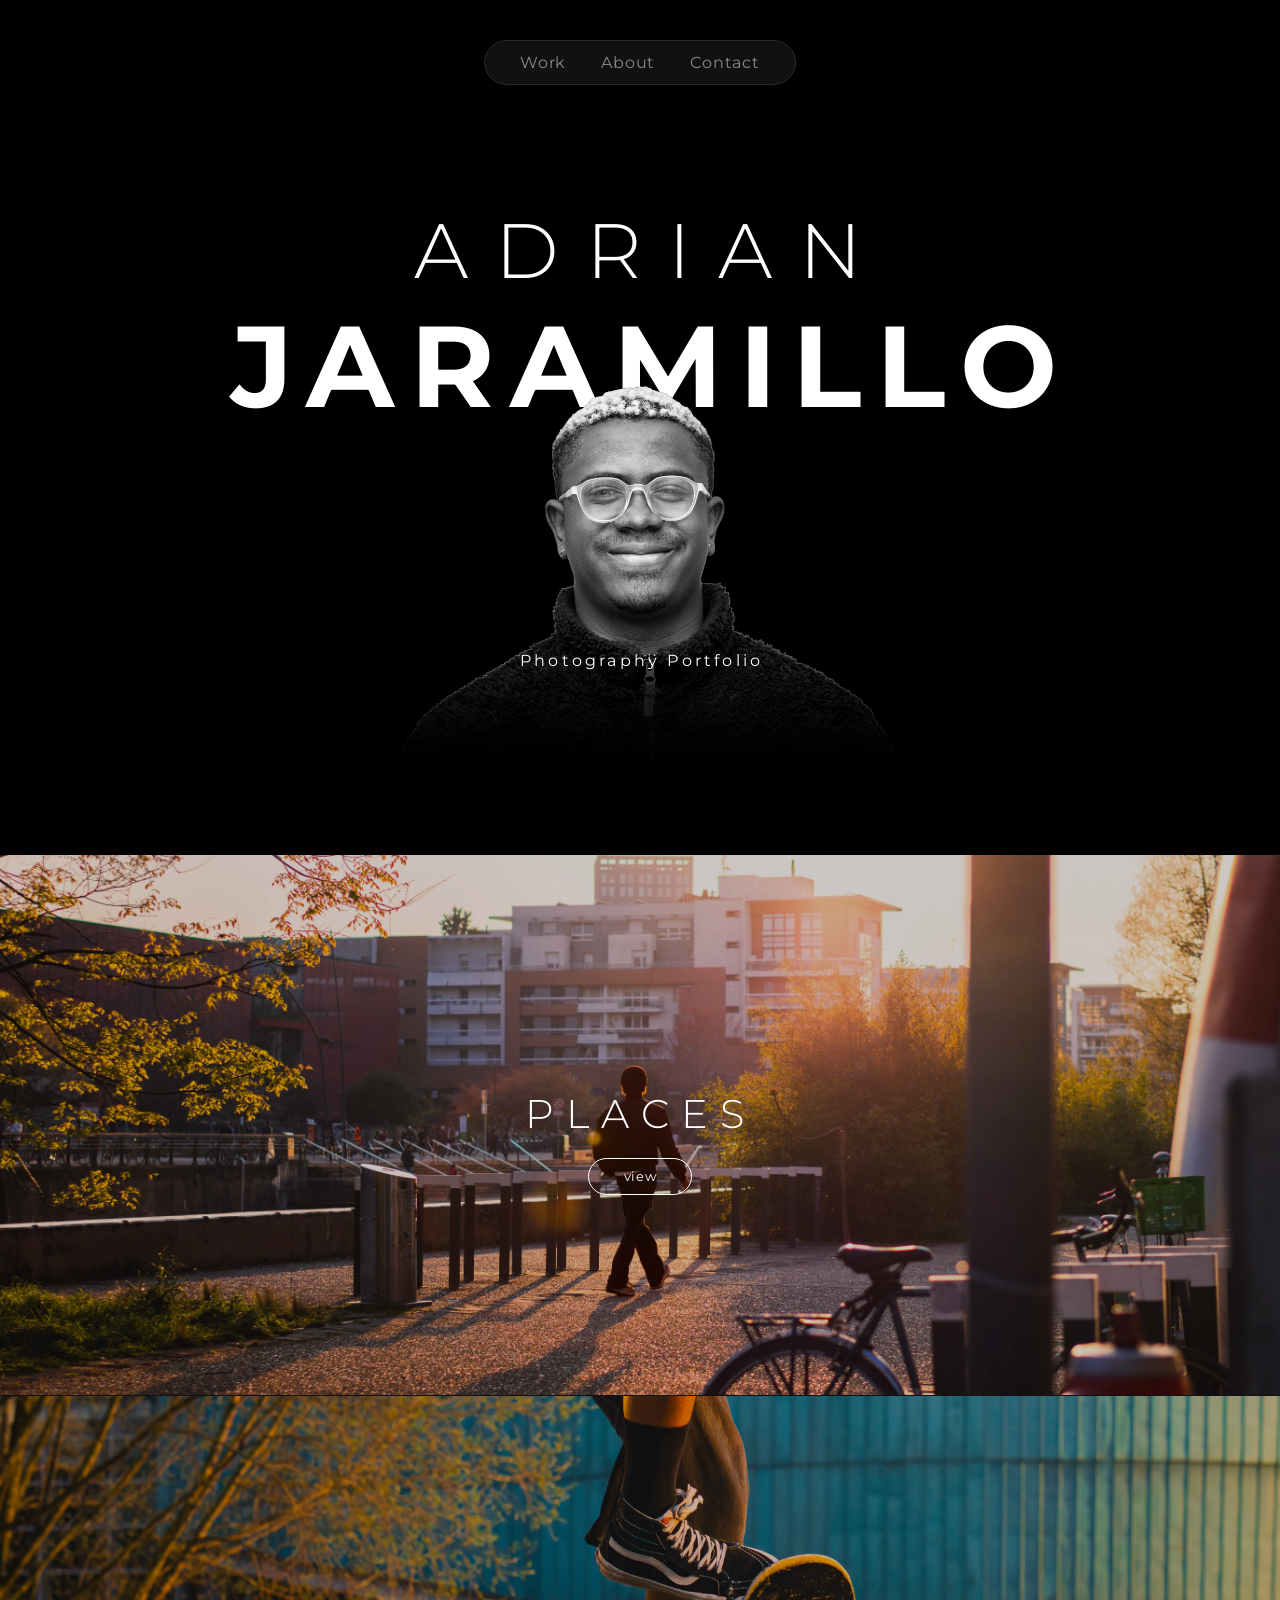
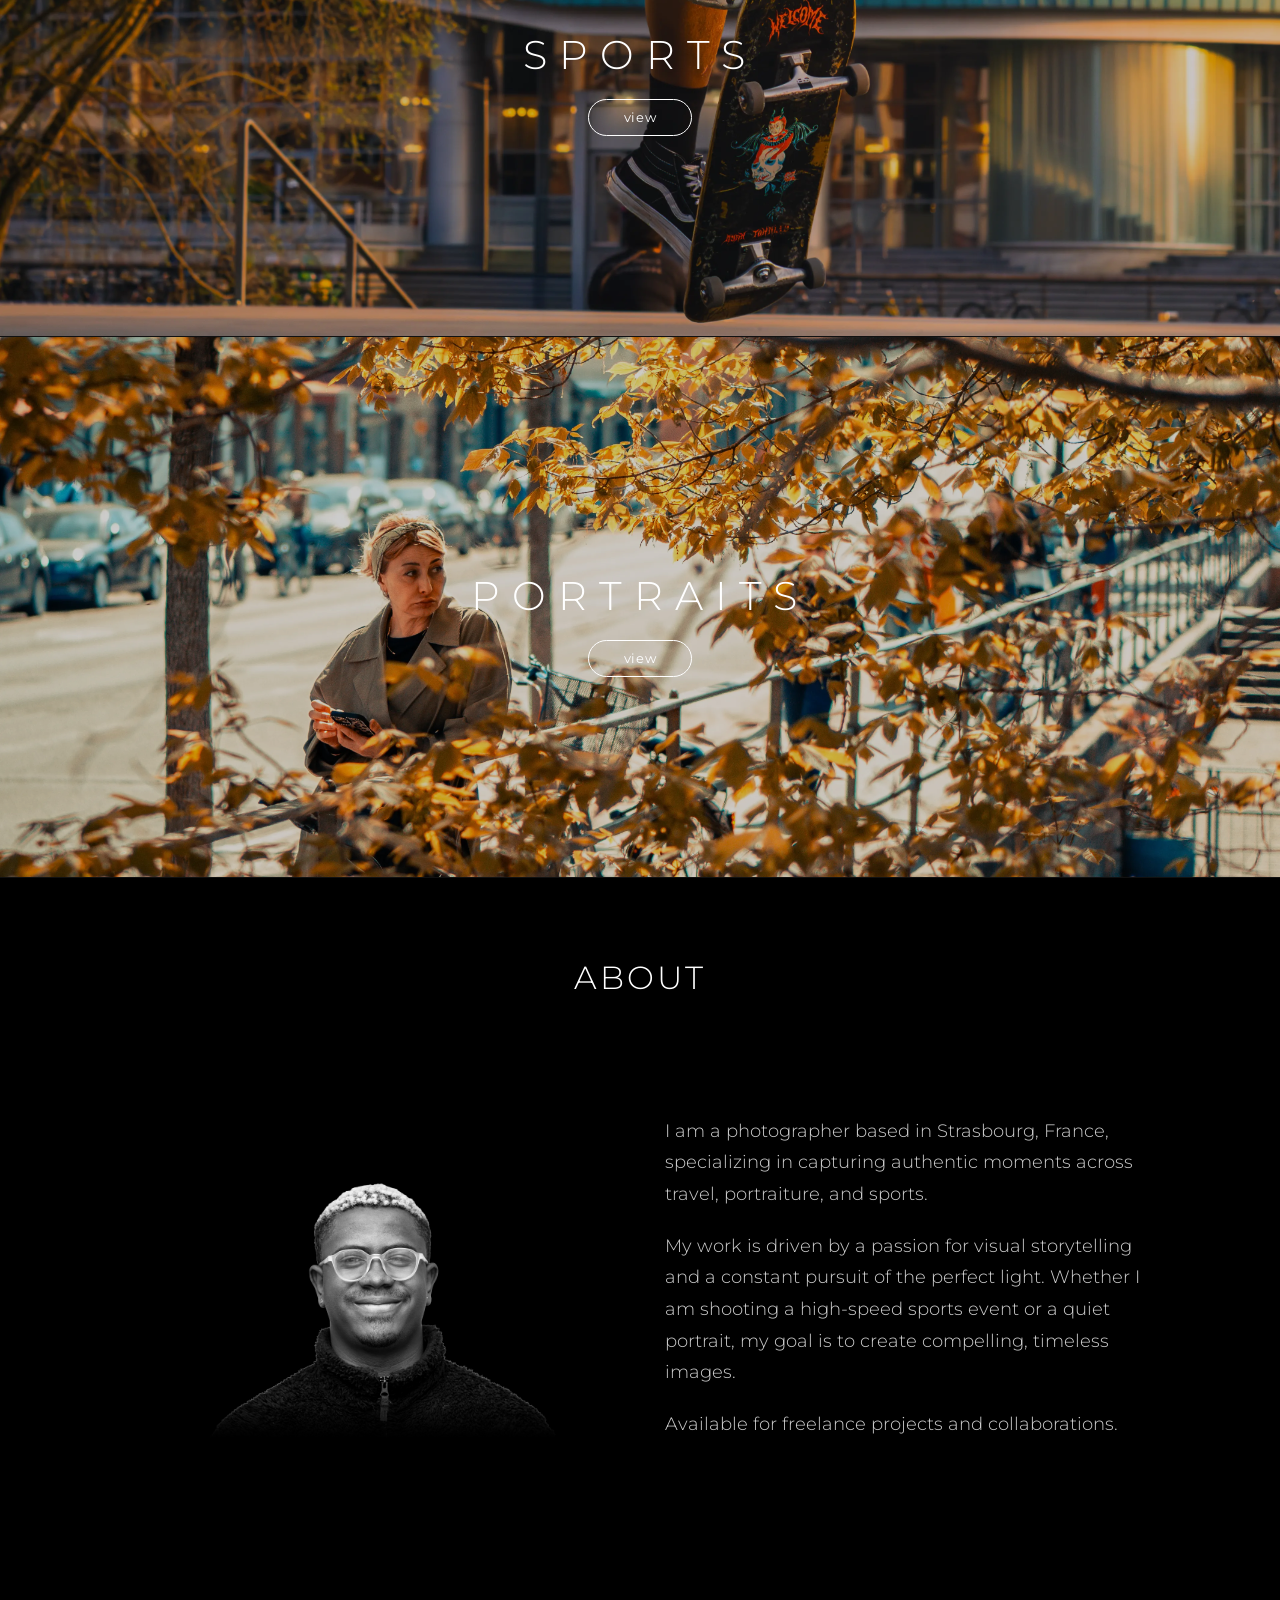
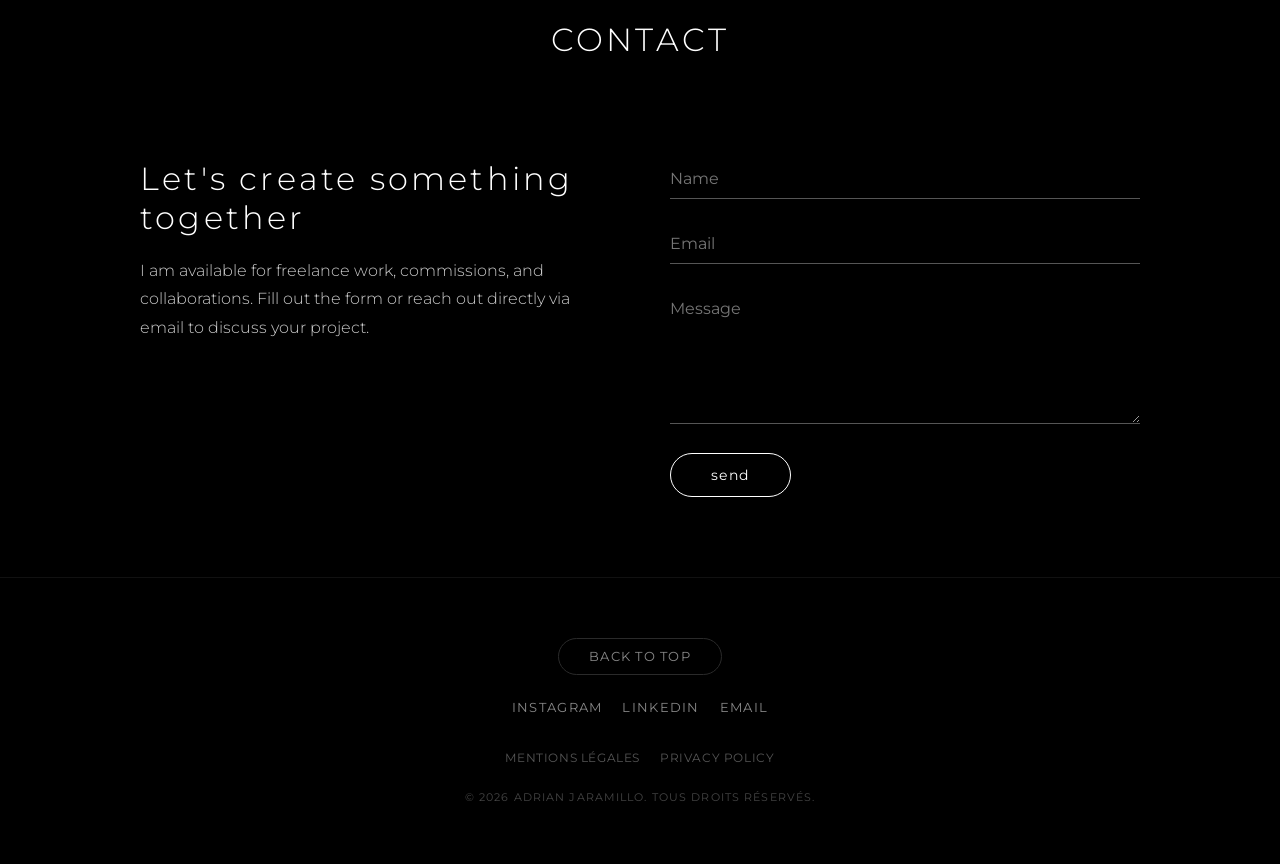
==== index.html @ 6133b3a9 "Update index.html" ====
<!DOCTYPE html>
<html lang="en">
<head>
<meta charset="UTF-8">
<meta name="viewport" content="width=device-width, initial-scale=1.0">
<title>Adrian Jaramillo | Portfolio</title>
  
<link rel="icon" type="image/png" href="favicon-white.png" media="(prefers-color-scheme: dark)">
<link rel="icon" type="image/png" href="favicon-black.png" media="(prefers-color-scheme: light)">
  
<link rel="preconnect" href="https://fonts.googleapis.com">
<link rel="preconnect" href="https://fonts.gstatic.com" crossorigin>
<link href="https://fonts.googleapis.com/css2?family=Montserrat:wght@400;600;700&display=swap" rel="stylesheet">
  
<meta property="og:type" content="website">
<meta property="og:url" content="https://adrianjaramillo.com/">
<meta property="og:title" content="Adrian Jaramillo | Photography Portfolio">
<meta property="og:description" content="Photographer based in Strasbourg, specializing in travel, portraiture, and sports photography.">
<meta property="og:image" content="https://adrianjaramillo.com/images/hero-portrait.webp">

<meta name="twitter:card" content="summary_large_image">
<meta name="twitter:title" content="Adrian Jaramillo | Photography Portfolio">
<meta name="twitter:description" content="Photographer based in Strasbourg, specializing in travel, portraiture, and sports photography.">
<meta name="twitter:image" content="https://adrianjaramillo.com/images/hero-portrait.webp">
  
<link rel="stylesheet" href="styles.css">
</head>
<body>

  <nav class="site-nav">
    <a href="#places">Work</a>
    <a href="#about">About</a>
    <a href="#contact">Contact</a>
  </nav>

<header class="hero-header" id="home">
    <h1>
    <span class="first-name">ADRIAN</span><br>
    <span class="last-name">JARAMILLO</span>
    </h1>
    <p>Photography Portfolio</p>

    <img src="images/hero-portrait.webp" alt="Adrian Jaramillo" class="hero-portrait">
  </header>

  <main>
    <section class="portfolio-section" id="places" style="background-image: url('images/places-images/Background.webp');">
      <h2>PLACES</h2>
      <a href="places.html" class="view-button">view</a>
    </section>

    <section class="portfolio-section" id="sports" style="background-image: url('images/sports-images/Background.webp');">
      <h2>SPORTS</h2>
      <a href="sports.html" class="view-button">view</a>
    </section>

    <section class="portfolio-section" id="portrait" style="background-image: url('images/portraits-images/Background.webp');">
      <h2>PORTRAITS</h2>
      <a href="portraits.html" class="view-button">view</a>
    </section>

   <!-- <section class="portfolio-section" id="food" style="background-image: url('images/food-images/Background.webp');">
      <h2>FOOD</h2>
      <a href="food.html" class="view-button">view</a>
    </section> -->

    <section id="about" class="gallery-page">
      <header class="gallery-header">
        <h2>ABOUT</h2>
      </header>
      <div class="about-container">
        <div class="about-image">
          <img src="images/hero-portrait.webp" alt="Adrian Jaramillo">
        </div>
        <div class="about-text">
          <p>I am a photographer based in Strasbourg, France, specializing in capturing authentic moments across travel, portraiture, and sports.</p>
          <p>My work is driven by a passion for visual storytelling and a constant pursuit of the perfect light. Whether I am shooting a high-speed sports event or a quiet portrait, my goal is to create compelling, timeless images.</p>
          <p>Available for freelance projects and collaborations.</p>
        </div>
      </div>
    </section>

    <section id="contact" class="gallery-page">
      <header class="gallery-header">
        <h2>CONTACT</h2>
      </header>
      <div class="contact-container">
        <div class="contact-info">
          <h2>Let's create something together</h2>
          <p>I am available for freelance work, commissions, and collaborations. Fill out the form or reach out directly via email to discuss your project.</p>
        </div>

        <div class="contact-form-wrapper">
          <form action="https://formspree.io/f/mqegrayq" method="POST" class="contact-form">
            <div class="input-group">
              <input type="text" id="name" name="name" placeholder="Name" required>
            </div>
            <div class="input-group">
              <input type="email" id="email" name="email" placeholder="Email" required>
            </div>
            <div class="input-group">
              <textarea id="message" name="message" placeholder="Message" rows="6" required></textarea>
            </div>
            <button type="submit" class="submit-button">Send</button>
          </form>
        </div>
      </div>
    </section>

  </main>

<footer class="site-footer">
    <div class="footer-content">
      <a href="#" class="back-to-top">Back to Top</a>
      
      <div class="footer-socials">
        <a href="https://www.instagram.com/by.adrianj/" target="_blank" rel="noopener noreferrer">Instagram</a>
        <a href="https://www.linkedin.com/in/adjaramillo" target="_blank" rel="noopener noreferrer">LinkedIn</a>
        <a href="mailto:adrianjara.photo@gmail.com">Email</a>
      </div>

      <div class="legal-links">
        <a href="mentions-legales.html">Mentions Légales</a>
        <a href="privacy.html">Privacy Policy</a>
      </div>

      <p>&copy; 2026 Adrian Jaramillo. Tous Droits Réservés.</p>
    </div>
  </footer>

</body>
</html>
---- styles.css ----
/* =========================================
   1. GLOBAL & BASE STYLES
   ========================================= */
body, html {
  margin: 0;
  padding: 0;
  font-family: 'Montserrat', sans-serif;
  color: #fff;
  background-color: #000;
  scroll-behavior: smooth;
}

/* =========================================
   2. NAVIGATION & FLOATING ELEMENTS
   ========================================= */
.site-nav {
  position: absolute;
  top: 40px; 
  left: 50%;
  transform: translateX(-50%); 
  z-index: 100; 
  margin: 0; 
  background-color: #111111;
  border: 1px solid #2a2a2a;
  border-radius: 50px;
  padding: 12px 35px;
  display: flex;
  justify-content: center;
  align-items: center;
  gap: 35px;
  width: fit-content;
}

.site-nav a {
  color: #888888;
  text-decoration: none;
  font-size: 1rem;
  letter-spacing: 0.05em;
  transition: color 0.3s ease;
}

.site-nav a:hover {
  color: #ffffff;
}

/* =========================================
   3. SHARED COMPONENTS
   ========================================= */
.view-button {
  border: 1px solid #fff;
  border-radius: 50px;
  padding: 10px 35px;
  color: #fff;
  text-decoration: none;
  font-size: 0.8rem;
  text-transform: lowercase;
  letter-spacing: 0.05em;
  transition: background-color 0.3s ease, color 0.3s ease;
}

.view-button:hover {
  background-color: #fff;
  color: #000;
}

/* =========================================
   4. INDEX PAGE: HERO SECTION
   ========================================= */
.hero-header {
  position: relative;
  overflow: hidden; 
  height: 95vh; 
  width: 100%;
  display: flex;
  flex-direction: column;
  justify-content: center;
  align-items: center;
  background: linear-gradient(to bottom, black, black);
  color: #fff;
}

.hero-portrait {
  position: absolute;
  bottom: 90px; 
  left: 50%;
  transform: translateX(-50%); 
  height: 55vh; 
  max-height: 600px;
  width: auto;
  z-index: 5; 
  pointer-events: none; 
  -webkit-mask-image: linear-gradient(to bottom, black 78%, transparent 100%);
  mask-image: linear-gradient(to bottom, black 78%, transparent 100%);
}

.hero-header p {
  margin-top: 200px; 
  margin-bottom: 20px;
  margin-right: -0.2em; 
  letter-spacing: 0.2em;
  font-size: 1rem;
  z-index: 7;
  text-align: center;
}

.hero-header h1 {
  font-weight: 300;
  letter-spacing: 0.2em;
  margin-right: -0.3em;
  margin-top: 40px; 
  margin-bottom: 15px;
  font-size: clamp(2.5rem, 6vw, 5rem); 
  text-transform: uppercase;
  text-align: center; 
  line-height: 1.2; 
  z-index: 3;
}

.first-name {
  font-size: 1em; 
  letter-spacing: 0.35em;
  font-weight: 300; 
}

.last-name {
  font-weight: 700; 
  font-size: 1.5em;
}

/* =========================================
   5. INDEX PAGE: PORTFOLIO SECTIONS
   ========================================= */
.portfolio-section {
  height: 60vh;
  min-height: 400px;
  display: flex;
  flex-direction: column;
  justify-content: center;
  align-items: center;
  background-size: cover;
  background-position: center;
  background-color: rgba(0, 0, 0, 0.2); 
  background-blend-mode: overlay;
  border-bottom: 1px solid #111;
}

.portfolio-section h2 {
  font-weight: 300;
  letter-spacing: 0.3em;
  font-size: clamp(1.5rem, 5vw, 2.5rem);
  margin-bottom: 20px;
  text-transform: uppercase;
}

/* =========================================
   6. GALLERY PAGES (PLACES, SPORTS, ETC.)
   ========================================= */
.gallery-page {
  padding-top: 80px; 
}

.gallery-header {
  padding-top: 90px; 
  padding-bottom: 40px; 
  text-align: center;
  margin-bottom: 40px;
}

.gallery-header h1 {
  font-weight: 300;
  letter-spacing: 0.3em;
  font-size: 2rem;
}

.bento-grid {
  display: grid;
  grid-template-columns: repeat(4, 1fr);
  gap: 45px;
  padding: 0 20px 60px 20px;
  max-width: 1600px;
  margin: 0 auto;
  grid-auto-flow: dense; 
}

.grid-item {
  background-color: transparent; 
  overflow: hidden; 
  width: 100%;
  height: 100%;
}

.grid-item img {
  width: 100%;
  height: 100%;
  object-fit: cover; 
  display: block;
  transition: transform 0.4s ease;
}

.grid-item:hover img {
  transform: scale(1.03); 
}

.grid-item.span-wide {
  grid-column: span 2;
}

.overlay {
  display: none; 
  position: fixed;
  z-index: 1000;
  left: 0;
  top: 0;
  width: 100%;
  height: 100%;
  background-color: rgba(0, 0, 0, 0.85); 
}

.overlay-content {
  position: absolute;
  top: 50%;
  left: 50%;
  transform: translate(-50%, -50%);
  display: block;
  max-width: 90vw; 
  max-height: 85vh; 
  margin: 0; 
  object-fit: contain; 
}

.close-button {
  position: absolute;
  top: 40px; 
  right: 40px; 
  width: 45px;
  height: 45px;
  background-color: #111111;
  border: 1px solid #2a2a2a;
  border-radius: 50%;
  color: #888888;
  display: flex;
  justify-content: center;
  align-items: center;
  font-size: 2rem; 
  font-weight: 300;
  cursor: pointer;
  transition: color 0.3s ease, border-color 0.3s ease;
  z-index: 1001; 
  line-height: 0; 
}

.close-button:hover {
  color: #ffffff;
  border-color: #555555;
}

/* =========================================
   7. ABOUT PAGE
   ========================================= */
.about-container {
  max-width: 1000px;
  margin: 0 auto 80px auto;
  padding: 0 20px;
  display: grid;
  grid-template-columns: 1fr 1fr;
  gap: 50px;
  align-items: center;
}

.about-image img {
  width: 100%;
  height: auto;
  display: block;
  object-fit: cover;
  -webkit-mask-image: linear-gradient(to bottom, black 85%, transparent 95%);
  mask-image: linear-gradient(to bottom, black 85%, transparent 95%);
}

.about-text {
  font-weight: 300;
  line-height: 1.8;
  font-size: 1.1rem;
  color: #ccc;
}

.about-text p {
  margin-bottom: 20px;
}

/* =========================================
   8. CONTACT PAGE
   ========================================= */
.contact-container {
  max-width: 1000px;
  margin: 0 auto 80px auto;
  padding: 0 20px;
  display: grid;
  grid-template-columns: 1fr 1fr;
  gap: 60px;
}

.contact-info h2 {
  font-weight: 300;
  letter-spacing: 0.1em;
  margin-top: 0;
  margin-bottom: 20px;
  font-size: 2rem;
}

.contact-info p {
  font-weight: 300;
  line-height: 1.8;
  color: #ccc;
  margin-bottom: 25px;
}

.contact-details p {
  margin-bottom: 10px;
  color: #fff;
}

.contact-form {
  display: flex;
  flex-direction: column;
  gap: 25px;
}

.contact-form input,
.contact-form textarea {
  width: 100%;
  background: transparent;
  border: none;
  border-bottom: 1px solid #555;
  color: #fff;
  font-family: 'Montserrat', sans-serif;
  font-size: 1rem;
  padding: 10px 0;
  transition: border-color 0.3s ease;
  box-sizing: border-box;
}

.contact-form input:focus,
.contact-form textarea:focus {
  outline: none;
  border-bottom-color: #fff;
}

.contact-form textarea {
  resize: vertical;
}

.submit-button {
  background: transparent;
  border: 1px solid #fff;
  border-radius: 50px;
  color: #fff;
  padding: 12px 40px;
  font-size: 0.9rem;
  font-family: 'Montserrat', sans-serif;
  text-transform: lowercase;
  letter-spacing: 0.1em;
  cursor: pointer;
  align-self: flex-start;
  transition: background-color 0.3s ease, color 0.3s ease;
}

.submit-button:hover {
  background-color: #fff;
  color: #000;
}

/* =========================================
   8.5 LEGAL PAGES
   ========================================= */

.gallery-header h2 {
  font-weight: 300;
  letter-spacing: 0.1em;
  margin-top: 0;
  margin-bottom: 20px;
  font-size: 2rem;
}

.legal-container {
  max-width: 800px;
  margin: 0 auto 80px auto;
  padding: 0 20px;
  color: #ccc;
  font-weight: 300;
  line-height: 1.8;
}

.legal-section {
  margin-bottom: 40px;
}

.legal-section h2 {
  color: #fff;
  font-size: 1.2rem;
  letter-spacing: 0.1em;
  margin-bottom: 15px;
  font-weight: 400;
  text-transform: uppercase;
  border-bottom: 1px solid #222;
  padding-bottom: 10px;
}

.legal-section p {
  margin: 5px 0;
  font-size: 0.95rem;
}

.fr-text {
  font-style: italic;
  color: #aaaaaa; 
}

/* =========================================
   8.6 HOMEPAGE SECTION OVERRIDES
   ========================================= */
#about, 
#contact {
  padding-top: 80px; 
}

#about .gallery-header, 
#contact .gallery-header {
  padding-top: 0; 
}

/* =========================================
   9. FOOTER
   ========================================= */
.site-footer {
  background-color: #000;
  padding: 60px 20px;
  border-top: 1px solid #111;
}

.footer-content {
  display: flex;
  flex-direction: column;
  align-items: center;
  gap: 25px;
}

.back-to-top {
  border: 1px solid #2a2a2a;
  border-radius: 50px;
  padding: 10px 30px;
  color: #888888;
  text-decoration: none;
  font-size: 0.8rem;
  text-transform: uppercase;
  letter-spacing: 0.1em;
  transition: color 0.3s ease, border-color 0.3s ease;
}

.back-to-top:hover {
  color: #ffffff;
  border-color: #555555;
}

.legal-links {
  display: flex;
  gap: 20px;
}

.legal-links a {
  color: #555555;
  text-decoration: none;
  font-size: 0.75rem;
  text-transform: uppercase;
  letter-spacing: 0.05em;
  transition: color 0.3s ease;
}

.legal-links a:hover {
  color: #aaaaaa;
}

.footer-content p {
  margin: 0;
  font-size: 0.7rem;
  letter-spacing: 0.1em;
  text-transform: uppercase;
  color: #444444;
}

.footer-socials {
  display: flex;
  gap: 20px;
  margin-bottom: 10px;
}

.footer-socials a {
  color: #888888;
  text-decoration: none;
  font-size: 0.8rem;
  text-transform: uppercase;
  letter-spacing: 0.1em;
  transition: color 0.3s ease;
}

.footer-socials a:hover {
  color: #ffffff;
}

/* =========================================
   10. RESPONSIVE MEDIA QUERIES
   ========================================= */
@media (max-width: 1024px) {
  .bento-grid {
    grid-template-columns: repeat(2, 1fr);
  }
}

@media (max-width: 768px) {
  .about-container {
    grid-template-columns: 1fr;
    text-align: center;
  }
  .contact-container {
    grid-template-columns: 1fr;
    gap: 40px;
  }
}

@media (max-width: 600px) {
  .bento-grid {
    grid-template-columns: 1fr;
  }
  .grid-item.span-wide {
    grid-column: span 1; 
  }
}

/* =========================================
   11. MOBILE OVERRIDES (MAX-WIDTH: 600PX)
   ========================================= */
@media (max-width: 600px) {
  
  .site-nav {
    top: 20px;
    padding: 8px 20px;
    gap: 15px;
  }

  .site-nav a {
    font-size: 0.75rem;
  }

   .hero-header p {
    margin-top: 280px; /* Increased negative margin to pull the text block higher */
    font-size: 0.8rem;
    margin-bottom: 10px;
  }

  .hero-header h1 {
    font-size: 2.2rem; 
    letter-spacing: 0.15em;
  }

  .last-name {
    font-size: 1.2em; 
  }

  .hero-portrait {
    height: 55vh; 
    bottom: 170px; 
  }

  .gallery-header {
    padding-top: 100px;
  }

  .gallery-header h1 {
    font-size: 1.5rem;
    letter-spacing: 0.15em;
    margin-bottom: 5px;
  }

  .gallery-header .fr-text {
    font-size: 0.9rem;
    margin-top: 0;
  }
  
  .site-footer {
    padding: 40px 20px; 
  }

  .legal-links {
    justify-content: center;
    gap: 15px; 
  }

  .legal-links a {
    font-size: 0.65rem; 
  }

  .legal-container {
    padding: 0 15px; 
  }

  .legal-section h2 {
    font-size: 0.85rem; 
    letter-spacing: 0.05em;
    line-height: 1.4;
    padding-bottom: 8px;
    margin-bottom: 12px;
  }
  
  .legal-section p {
    font-size: 0.8rem; 
    line-height: 1.6;
  }

  .legal-section .fr-text {
    font-size: 0.75rem; 
    line-height: 1.6;
  }

  .footer-content p {
    text-align: center; 
    font-size: 0.6rem;
    line-height: 1.6;
    max-width: 280px; 
    margin: 0 auto;
  }

  .portfolio-section {
    height: 33.3vh;
    min-height: 220px; 
  }

  .portfolio-section h2 {
    font-size: 1.2rem; 
    margin-bottom: 10px;
  }

  .portfolio-section .view-button {
    padding: 6px 20px;
    font-size: 0.7rem;
  }

  .close-button {
    top: 20px;
    right: 20px;
    width: 40px; 
    height: 40px;
    font-size: 1.8rem;
  }

  /* Section Spacing Overrides for Homepage Stack */
  #about, 
  #contact {
    padding-top: 40px; 
  }

  #about .gallery-header, 
  #contact .gallery-header {
    padding-top: 20px; 
    padding-bottom: 0; 
    margin-bottom: 15px; 
  }

   #about {
      margin-bottom: 20px;
   }
   
  .about-container {
    margin-bottom: 40px; 
    gap: 20px; 
  }

  .contact-container {
    margin-bottom: 40px; 
    gap: 30px; 
  }
}
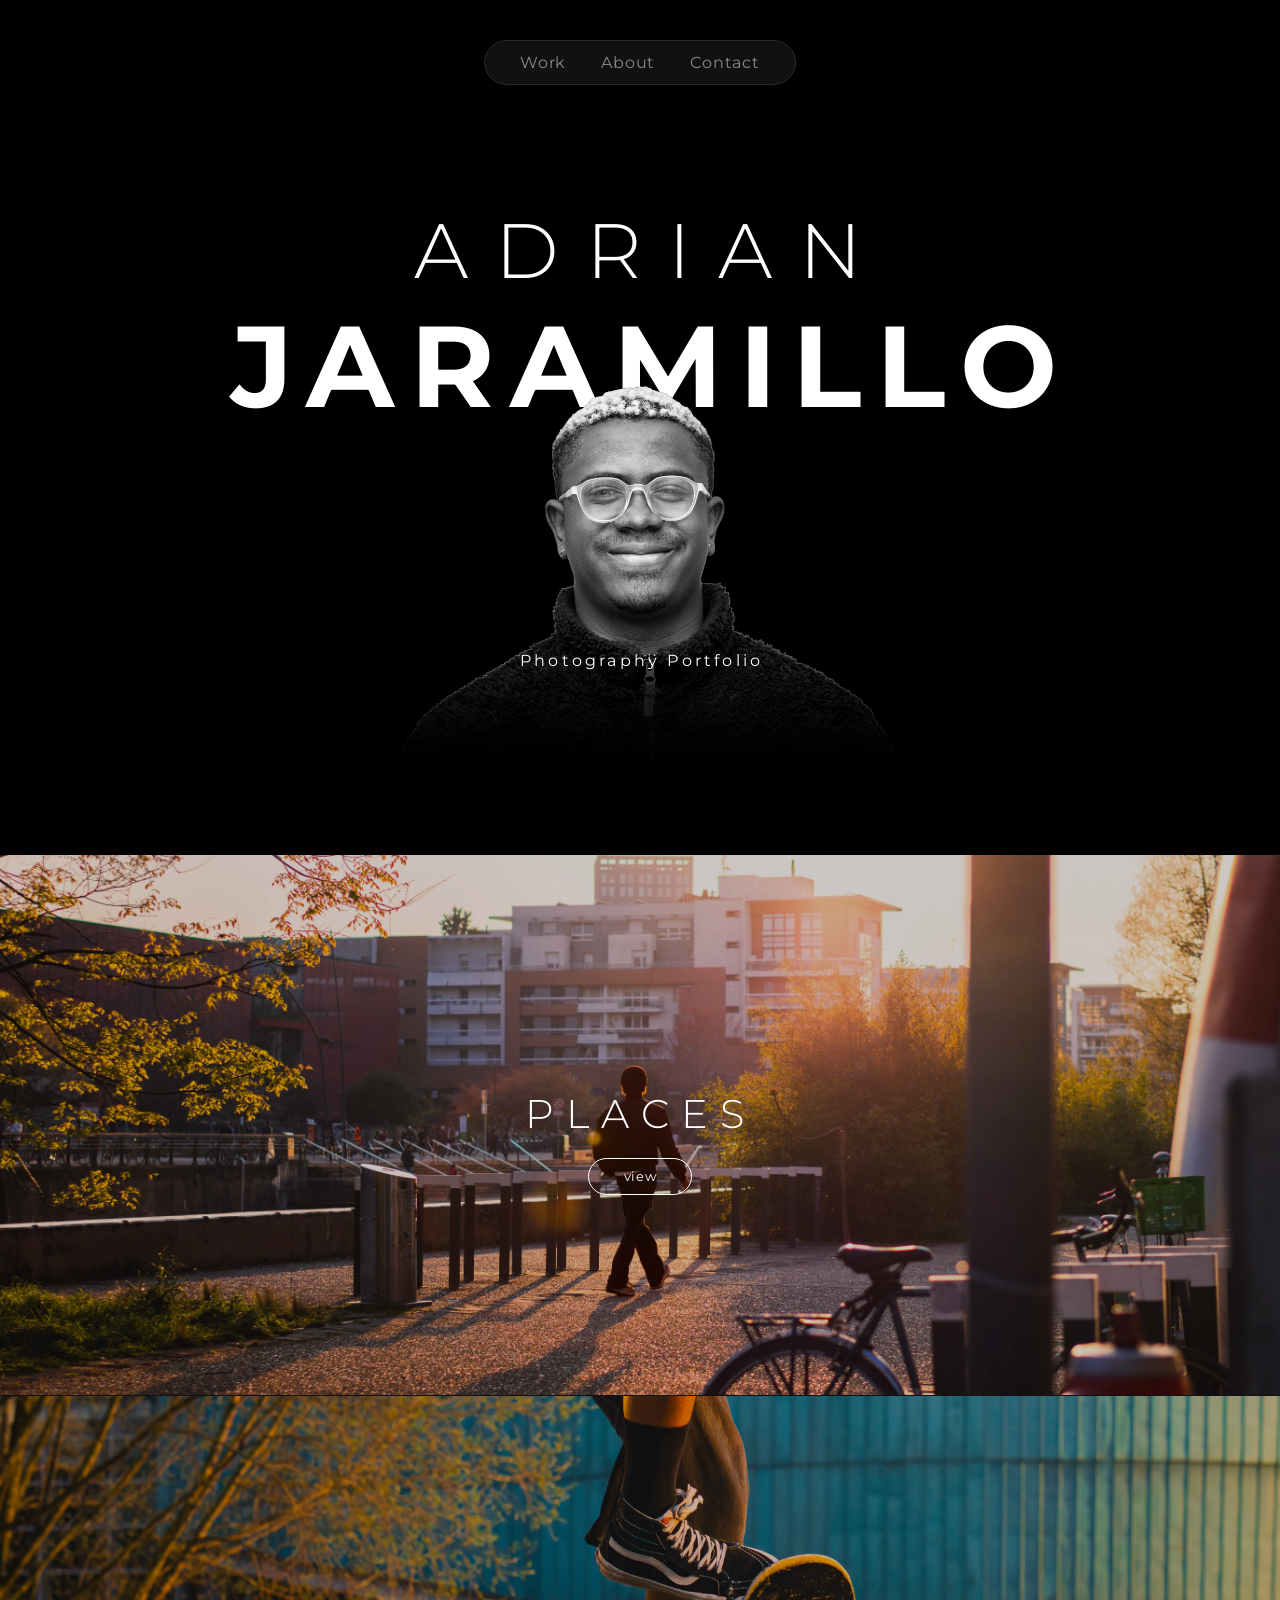
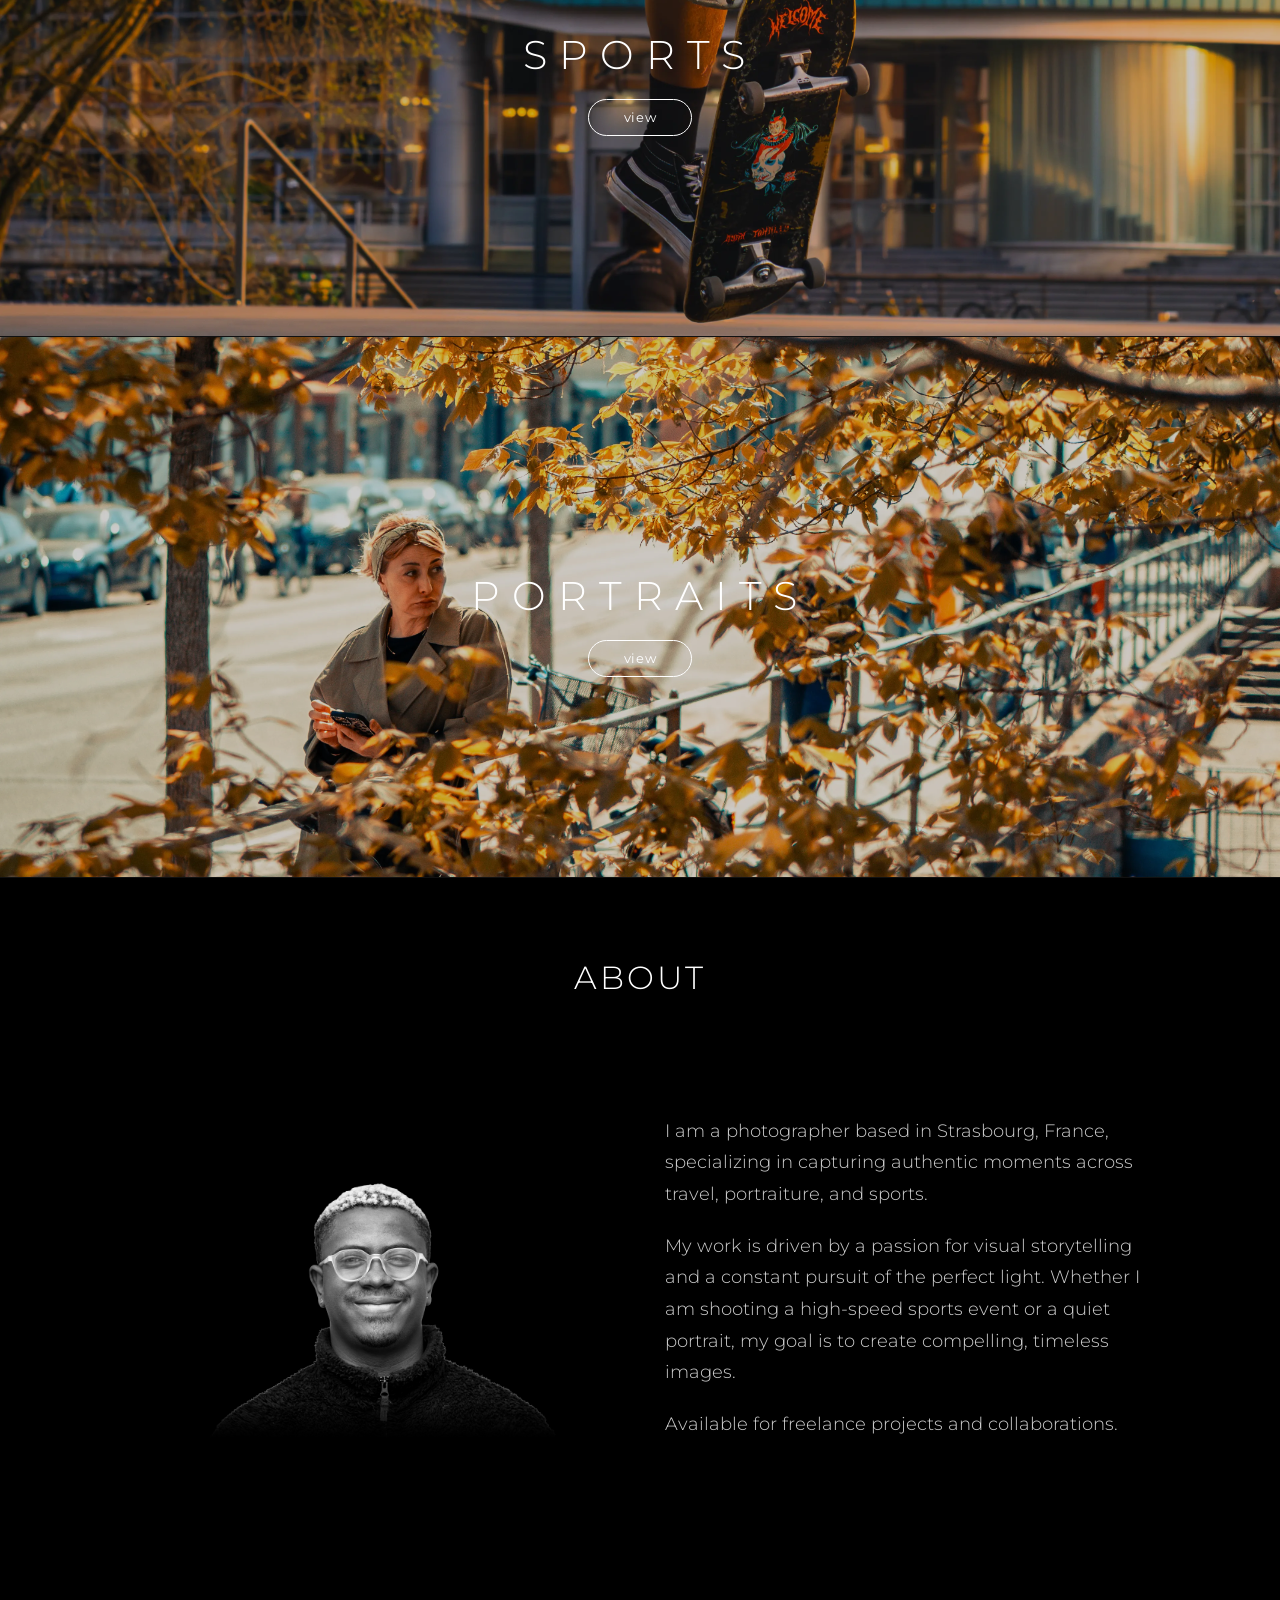
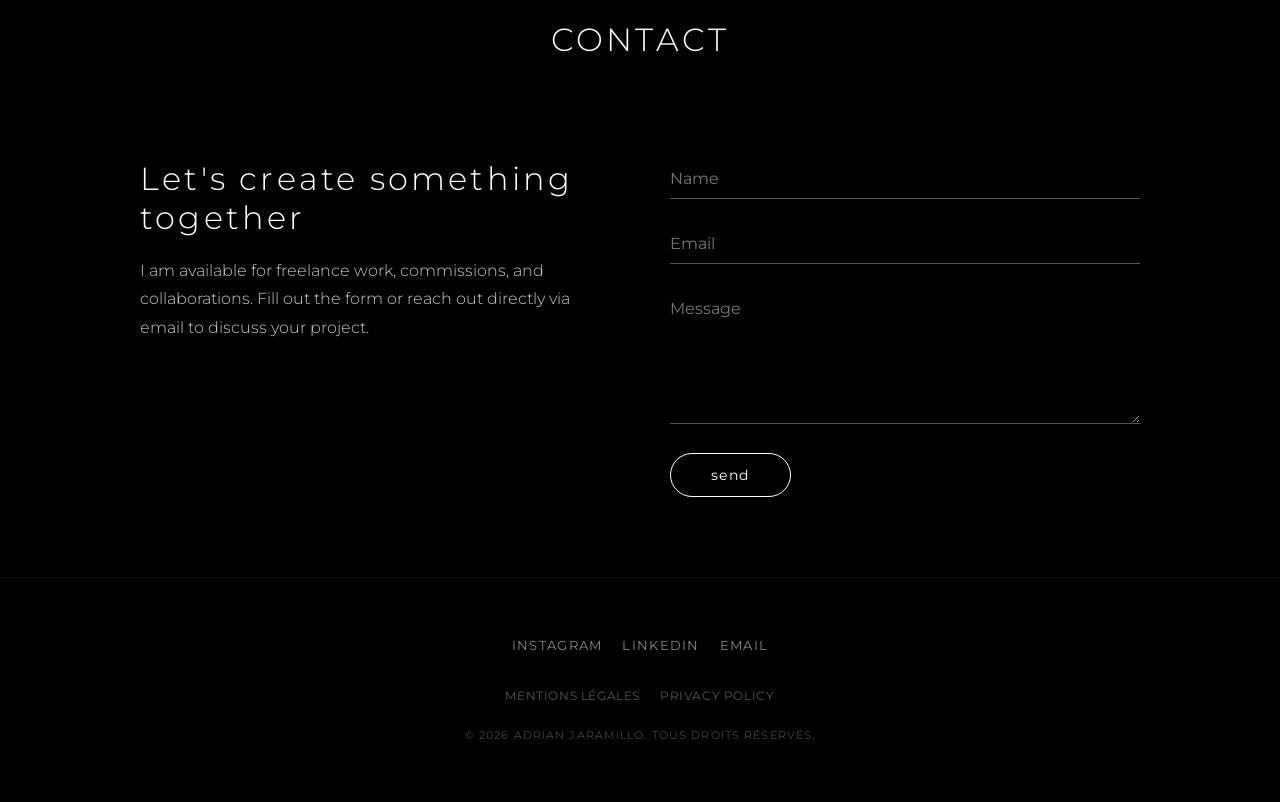
==== commit 4d6bf537: "Update index.html" ====
--- a/index.html
+++ b/index.html
@@ -111,7 +111,6 @@
 
 <footer class="site-footer">
     <div class="footer-content">
-      <a href="#" class="back-to-top">Back to Top</a>
       
       <div class="footer-socials">
         <a href="https://www.instagram.com/by.adrianj/" target="_blank" rel="noopener noreferrer">Instagram</a>
--- a/styles.css
+++ b/styles.css
@@ -415,6 +415,11 @@
   color: #aaaaaa; 
 }
 
+.gallery-header .fr-text {
+   text-transform: uppercase;
+   font-size: 2rem;
+}
+
 /* =========================================
    8.6 HOMEPAGE SECTION OVERRIDES
    ========================================= */
@@ -559,6 +564,7 @@
   .hero-header h1 {
     font-size: 2.2rem; 
     letter-spacing: 0.15em;
+     margin-top: inherit;
   }
 
   .last-name {
@@ -583,6 +589,8 @@
   .gallery-header .fr-text {
     font-size: 0.9rem;
     margin-top: 0;
+   text-transform: uppercase;
+
   }
   
   .site-footer {
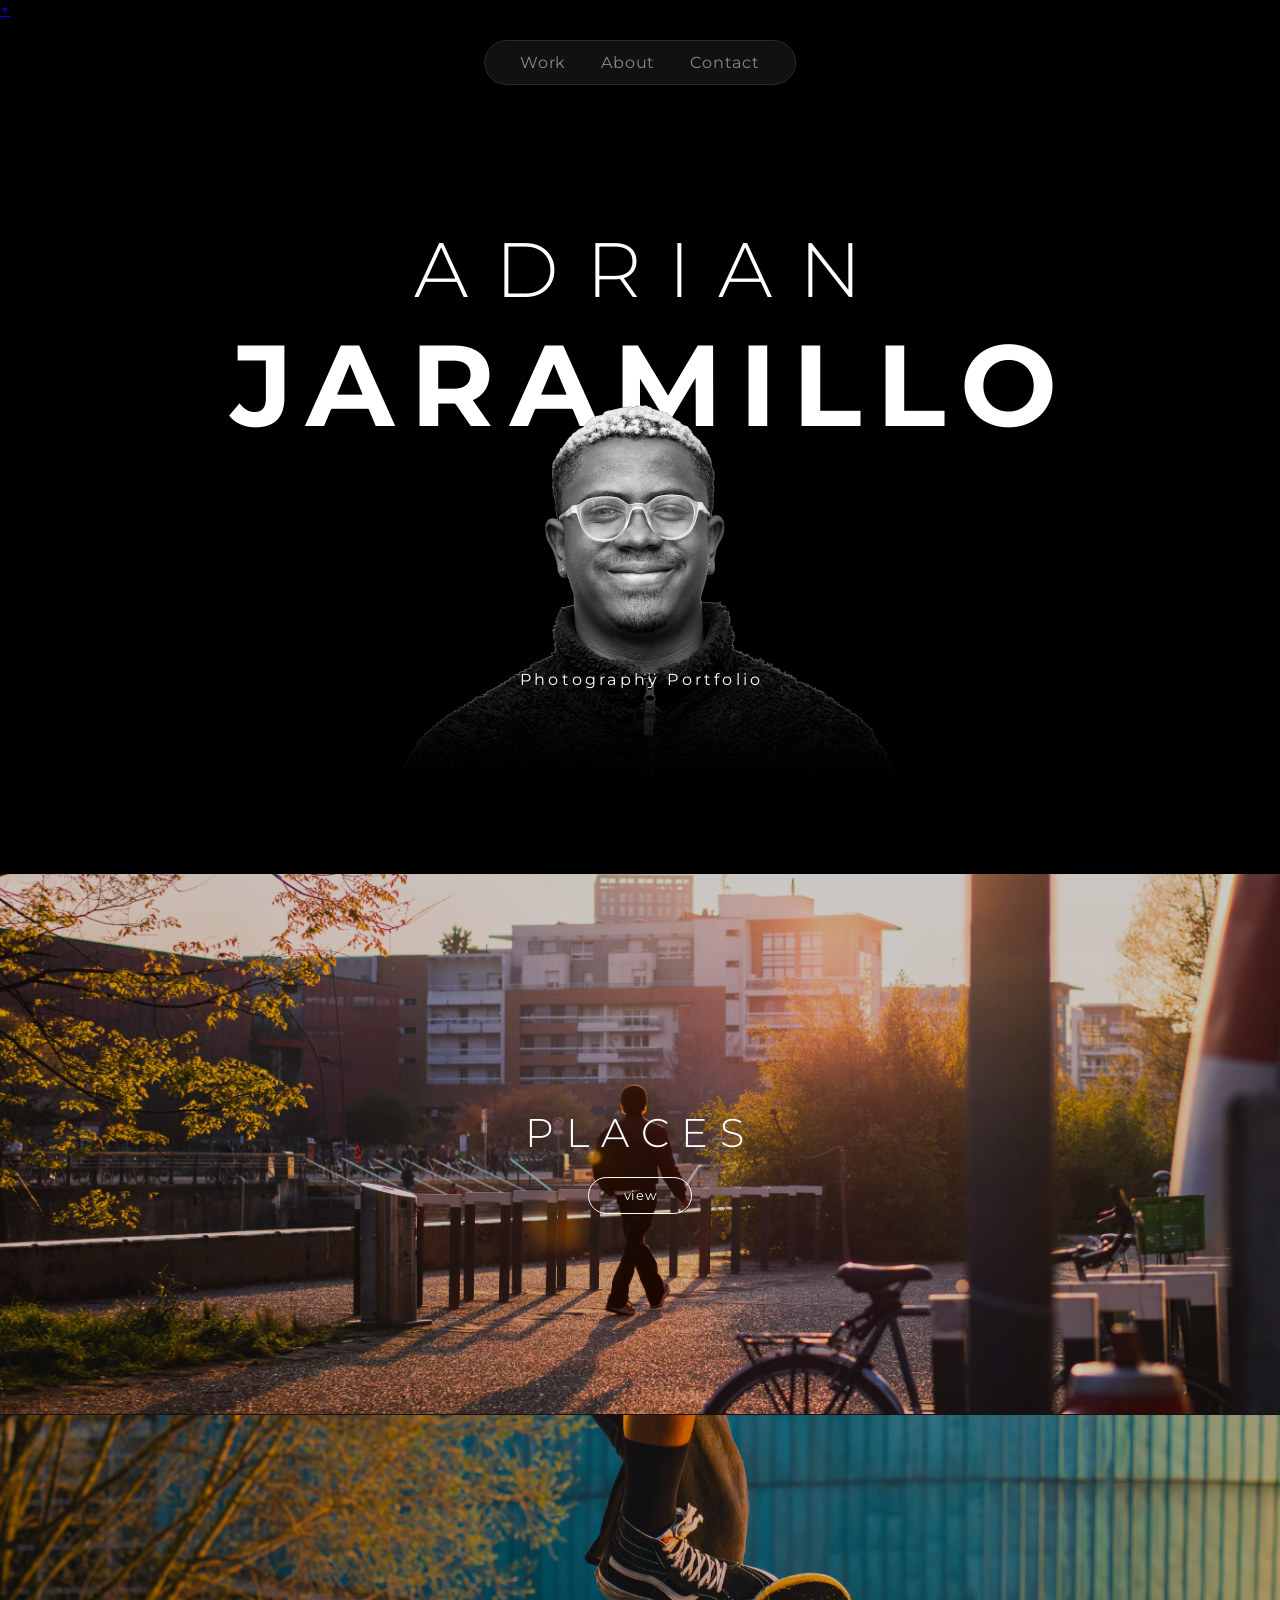
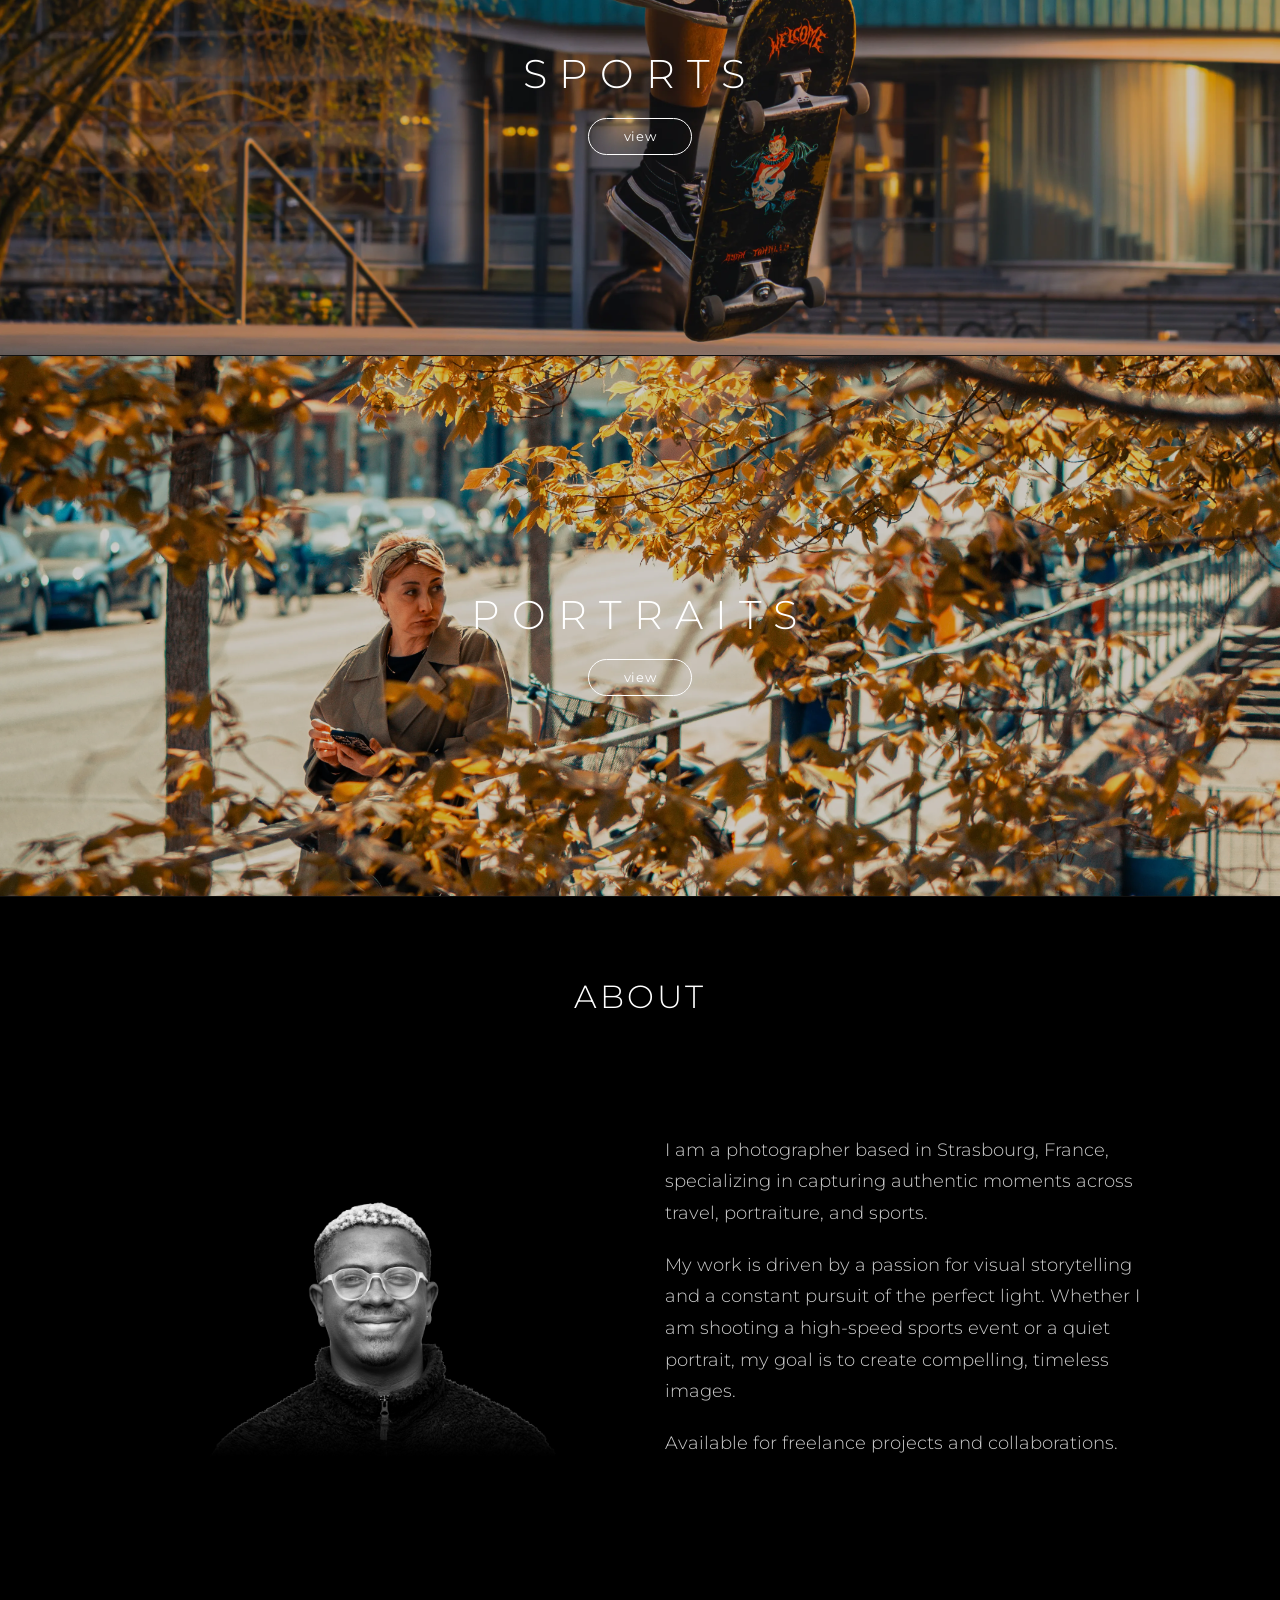
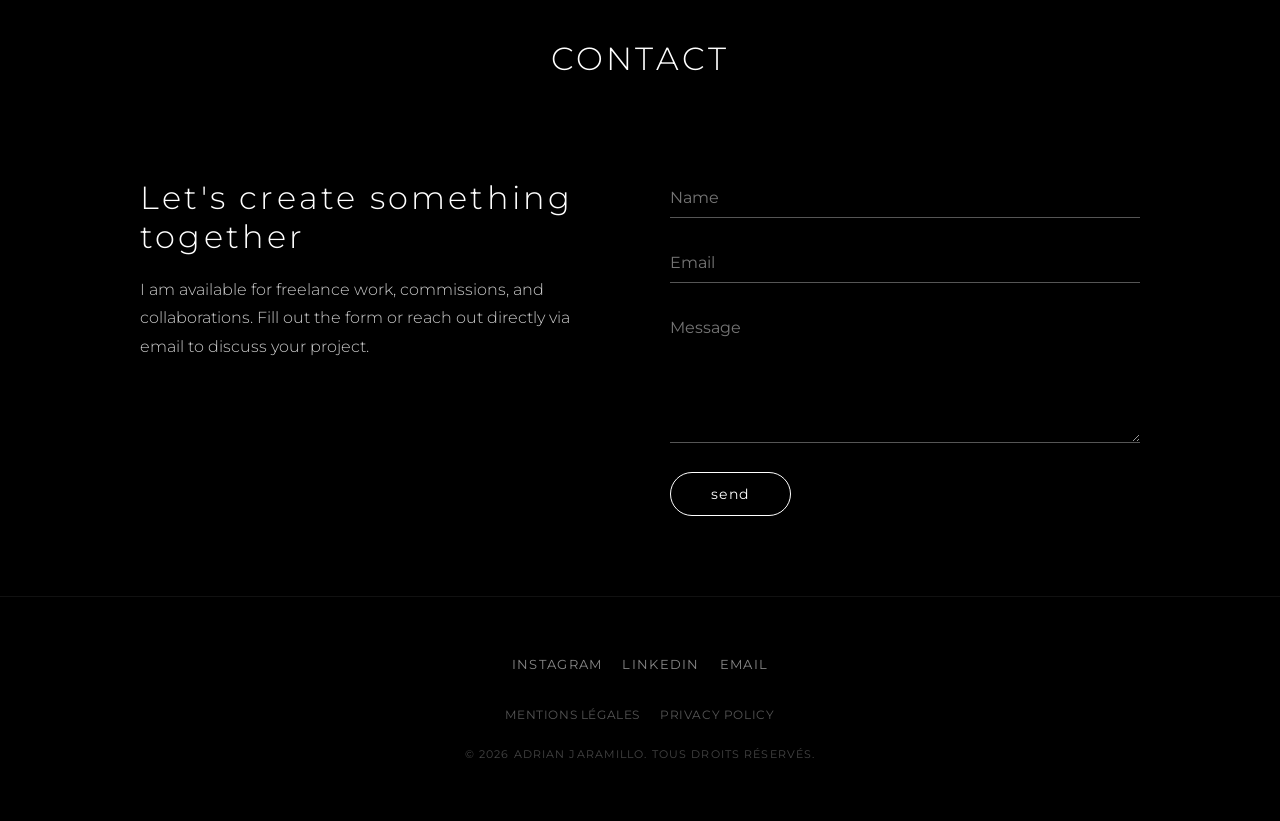
==== commit 209989a1: "Update index.html" ====
--- a/index.html
+++ b/index.html
@@ -26,7 +26,8 @@
 <link rel="stylesheet" href="styles.css">
 </head>
 <body>
-
+<a href="#" class="floating-to-top">&#8593;</a>
+  
   <nav class="site-nav">
     <a href="#places">Work</a>
     <a href="#about">About</a>
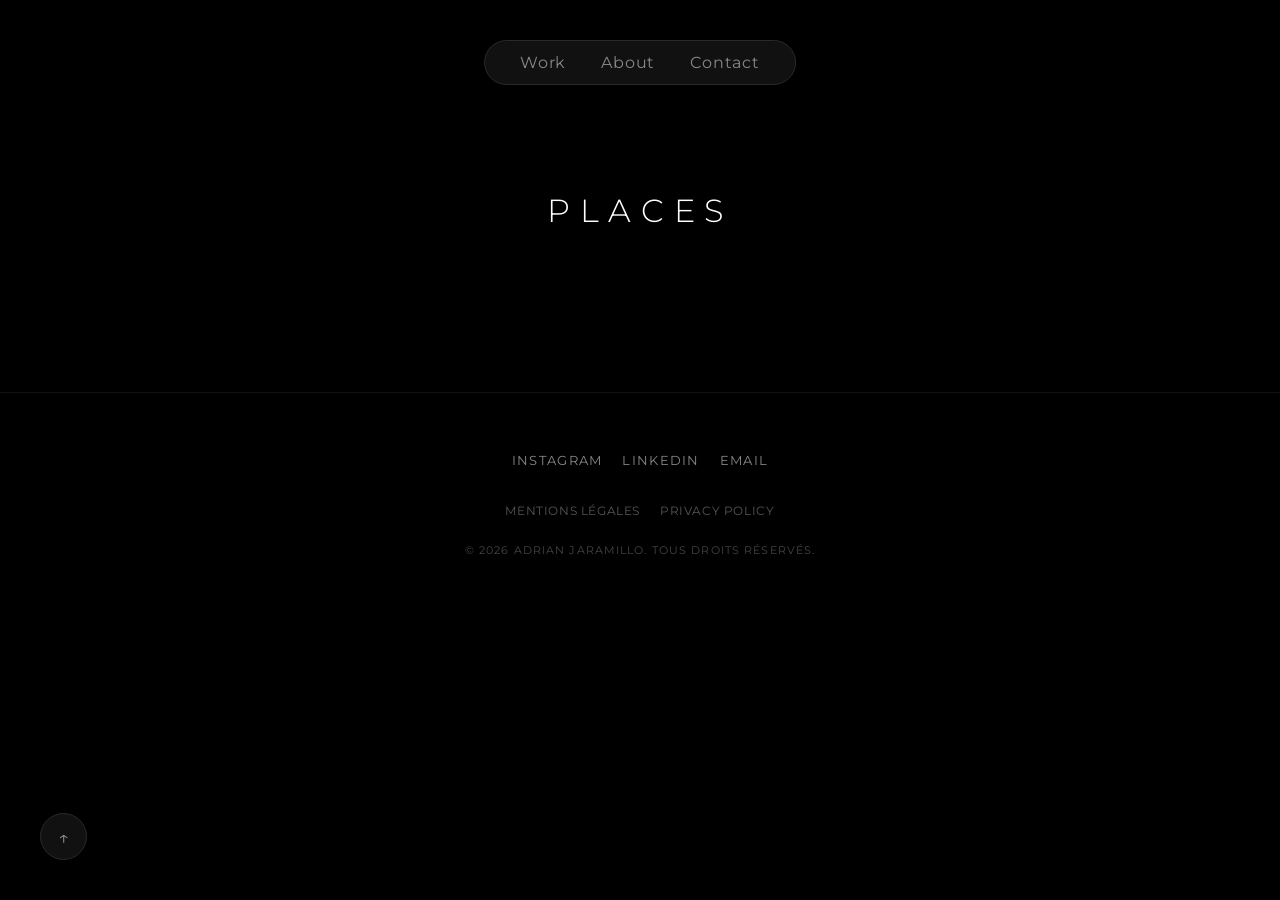
==== commit 83bdd5f4: "Update index.html" ====
--- a/index.html
+++ b/index.html
@@ -3,114 +3,48 @@
 <head>
 <meta charset="UTF-8">
 <meta name="viewport" content="width=device-width, initial-scale=1.0">
-<title>Adrian Jaramillo | Portfolio</title>
-  
+<title>Adrian Jaramillo | Places</title>
+    
 <link rel="icon" type="image/png" href="favicon-white.png" media="(prefers-color-scheme: dark)">
 <link rel="icon" type="image/png" href="favicon-black.png" media="(prefers-color-scheme: light)">
   
+<link rel="stylesheet" href="styles.css">
 <link rel="preconnect" href="https://fonts.googleapis.com">
 <link rel="preconnect" href="https://fonts.gstatic.com" crossorigin>
 <link href="https://fonts.googleapis.com/css2?family=Montserrat:wght@400;600;700&display=swap" rel="stylesheet">
   
-<meta property="og:type" content="website">
-<meta property="og:url" content="https://adrianjaramillo.com/">
-<meta property="og:title" content="Adrian Jaramillo | Photography Portfolio">
-<meta property="og:description" content="Photographer based in Strasbourg, specializing in travel, portraiture, and sports photography.">
-<meta property="og:image" content="https://adrianjaramillo.com/images/hero-portrait.webp">
-
-<meta name="twitter:card" content="summary_large_image">
-<meta name="twitter:title" content="Adrian Jaramillo | Photography Portfolio">
-<meta name="twitter:description" content="Photographer based in Strasbourg, specializing in travel, portraiture, and sports photography.">
-<meta name="twitter:image" content="https://adrianjaramillo.com/images/hero-portrait.webp">
-  
-<link rel="stylesheet" href="styles.css">
 </head>
-<body>
-<a href="#" class="floating-to-top">&#8593;</a>
-  
+<body class="gallery-page">
+  <a href="#" class="floating-to-top">&#8593;</a>
   <nav class="site-nav">
-    <a href="#places">Work</a>
-    <a href="#about">About</a>
-    <a href="#contact">Contact</a>
+    <a href="index.html">Work</a>
+    <a href="index.html#about">About</a>
+    <a href="index.html#contact">Contact</a>
   </nav>
 
-<header class="hero-header" id="home">
-    <h1>
-    <span class="first-name">ADRIAN</span><br>
-    <span class="last-name">JARAMILLO</span>
-    </h1>
-    <p>Photography Portfolio</p>
-
-    <img src="images/hero-portrait.webp" alt="Adrian Jaramillo" class="hero-portrait">
+  <header class="gallery-header">
+    <h1>PLACES</h1>
   </header>
 
-  <main>
-    <section class="portfolio-section" id="places" style="background-image: url('images/places-images/Background.webp');">
-      <h2>PLACES</h2>
-      <a href="places.html" class="view-button">view</a>
-    </section>
-
-    <section class="portfolio-section" id="sports" style="background-image: url('images/sports-images/Background.webp');">
-      <h2>SPORTS</h2>
-      <a href="sports.html" class="view-button">view</a>
-    </section>
-
-    <section class="portfolio-section" id="portrait" style="background-image: url('images/portraits-images/Background.webp');">
-      <h2>PORTRAITS</h2>
-      <a href="portraits.html" class="view-button">view</a>
-    </section>
-
-   <!-- <section class="portfolio-section" id="food" style="background-image: url('images/food-images/Background.webp');">
-      <h2>FOOD</h2>
-      <a href="food.html" class="view-button">view</a>
-    </section> -->
-
-    <section id="about" class="gallery-page">
-      <header class="gallery-header">
-        <h2>ABOUT</h2>
-      </header>
-      <div class="about-container">
-        <div class="about-image">
-          <img src="images/hero-portrait.webp" alt="Adrian Jaramillo">
-        </div>
-        <div class="about-text">
-          <p>I am a photographer based in Strasbourg, France, specializing in capturing authentic moments across travel, portraiture, and sports.</p>
-          <p>My work is driven by a passion for visual storytelling and a constant pursuit of the perfect light. Whether I am shooting a high-speed sports event or a quiet portrait, my goal is to create compelling, timeless images.</p>
-          <p>Available for freelance projects and collaborations.</p>
-        </div>
-      </div>
-    </section>
-
-    <section id="contact" class="gallery-page">
-      <header class="gallery-header">
-        <h2>CONTACT</h2>
-      </header>
-      <div class="contact-container">
-        <div class="contact-info">
-          <h2>Let's create something together</h2>
-          <p>I am available for freelance work, commissions, and collaborations. Fill out the form or reach out directly via email to discuss your project.</p>
-        </div>
-
-        <div class="contact-form-wrapper">
-          <form action="https://formspree.io/f/mqegrayq" method="POST" class="contact-form">
-            <div class="input-group">
-              <input type="text" id="name" name="name" placeholder="Name" required>
-            </div>
-            <div class="input-group">
-              <input type="email" id="email" name="email" placeholder="Email" required>
-            </div>
-            <div class="input-group">
-              <textarea id="message" name="message" placeholder="Message" rows="6" required></textarea>
-            </div>
-            <button type="submit" class="submit-button">Send</button>
-          </form>
-        </div>
-      </div>
-    </section>
-
+  <main class="bento-grid" id="gallery-container">
   </main>
 
-<footer class="site-footer">
+<div id="imageOverlay" class="overlay">
+    <span id="closeBtn" class="close-button">&times;</span>
+    <div class="overlay-layout">
+      <div class="overlay-image-container">
+        <img id="expandedImage" class="overlay-content">
+      </div>
+      <div class="overlay-info-panel">
+        <h2 id="overlayTitle"></h2>
+        <p id="overlayDesc"></p>
+        <p id="overlaySettings" class="settings-text"></p>
+        <button id="toggleImageBtn" class="view-button">View Raw</button>
+      </div>
+    </div>
+  </div>
+
+  <footer class="site-footer">
     <div class="footer-content">
       
       <div class="footer-socials">
@@ -127,6 +61,7 @@
       <p>&copy; 2026 Adrian Jaramillo. Tous Droits Réservés.</p>
     </div>
   </footer>
-
+  <script src="places-database.js"></script>
+  <script src="gallery-logic.js"></script>
 </body>
 </html>
--- a/styles.css
+++ b/styles.css
@@ -43,6 +43,29 @@
   color: #ffffff;
 }
 
+.floating-to-top {
+  position: fixed; 
+  bottom: 40px; 
+  left: 40px; 
+  width: 45px;
+  height: 45px;
+  background-color: #111111;
+  border: 1px solid #2a2a2a;
+  border-radius: 50%; 
+  color: #888888;
+  text-decoration: none;
+  display: flex;
+  justify-content: center;
+  align-items: center;
+  font-size: 1.2rem;
+  transition: color 0.3s ease, border-color 0.3s ease;
+  z-index: 1000;
+}
+
+.floating-to-top:hover {
+  color: #ffffff;
+  border-color: #555555; 
+}
 /* =========================================
    3. SHARED COMPONENTS
    ========================================= */
@@ -685,4 +708,12 @@
     margin-bottom: 40px; 
     gap: 30px; 
   }
-}
+   .floating-to-top {
+    bottom: 30px; 
+    left: 20px;
+    width: 50px; 
+    height: 50px;
+    background-color: rgba(17, 17, 17, 0.9); 
+    box-shadow: 0 4px 12px rgba(0, 0, 0, 0.5); 
+  }
+}
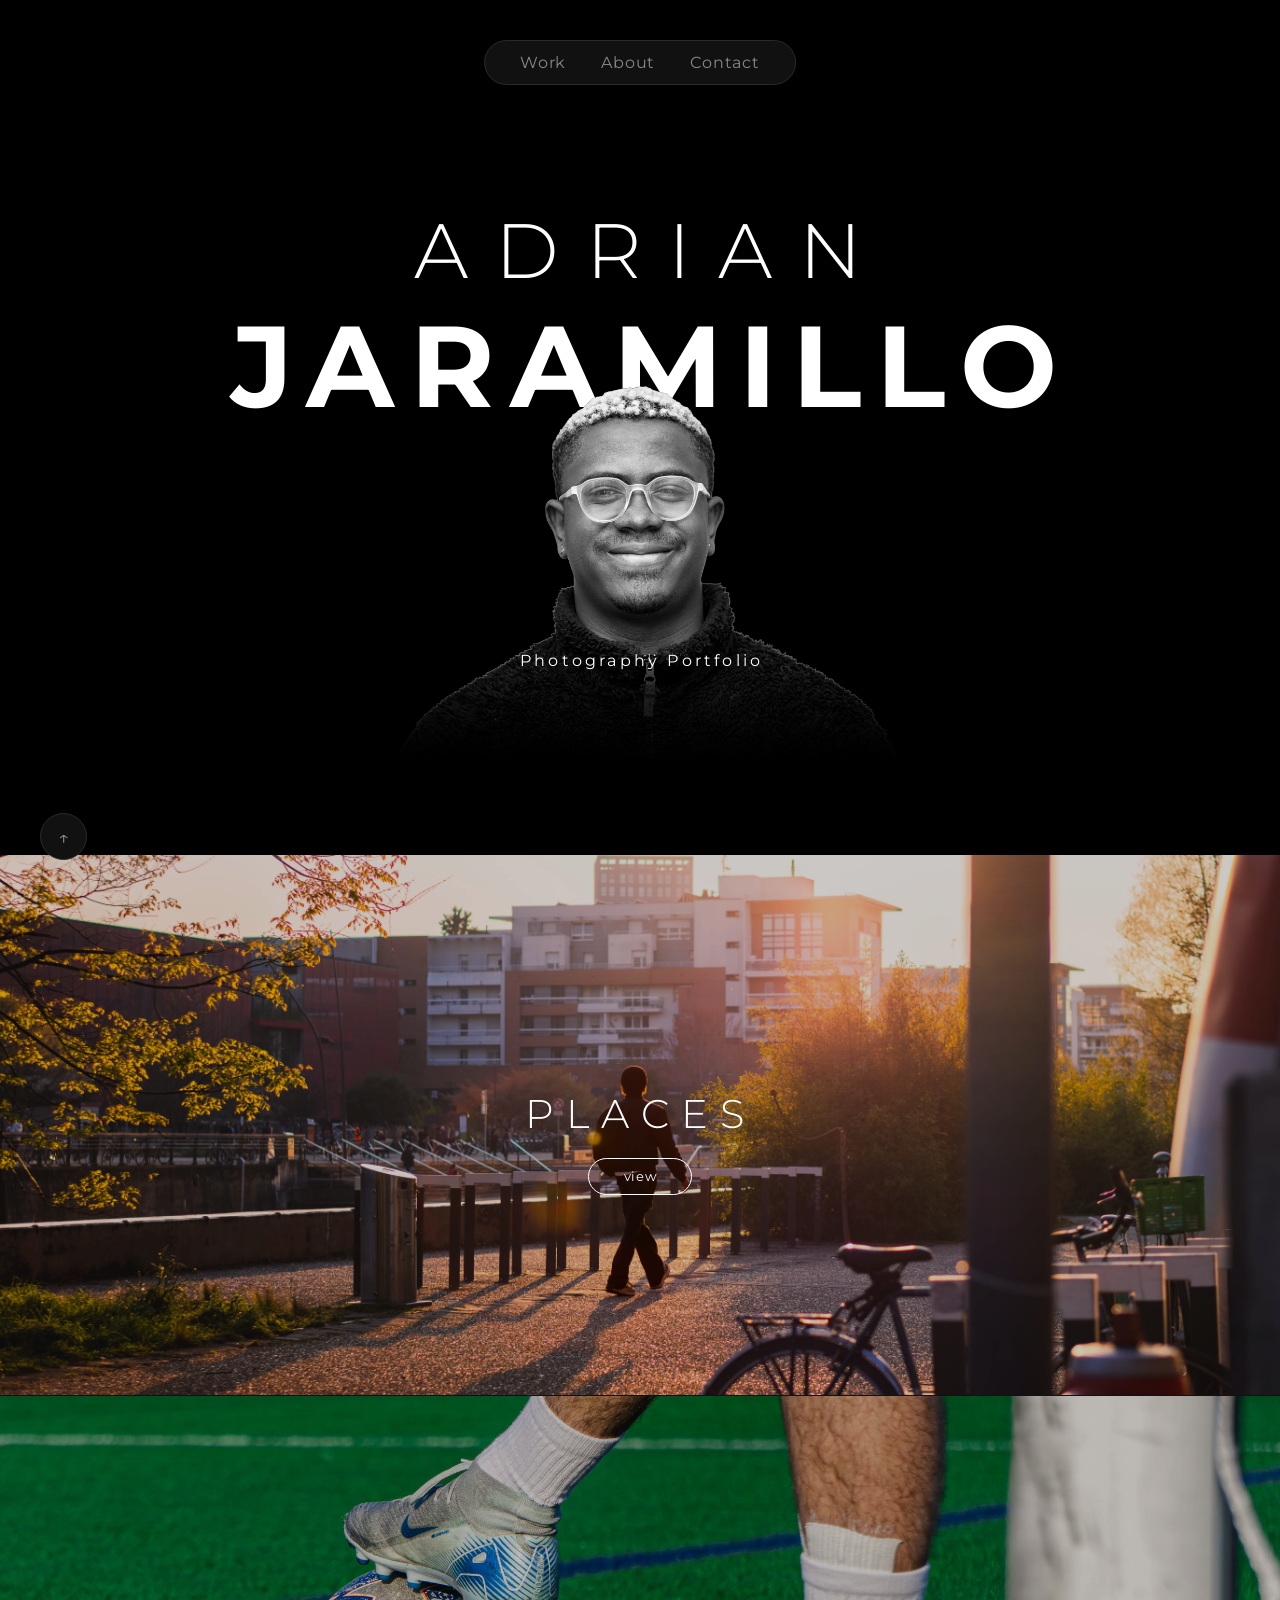
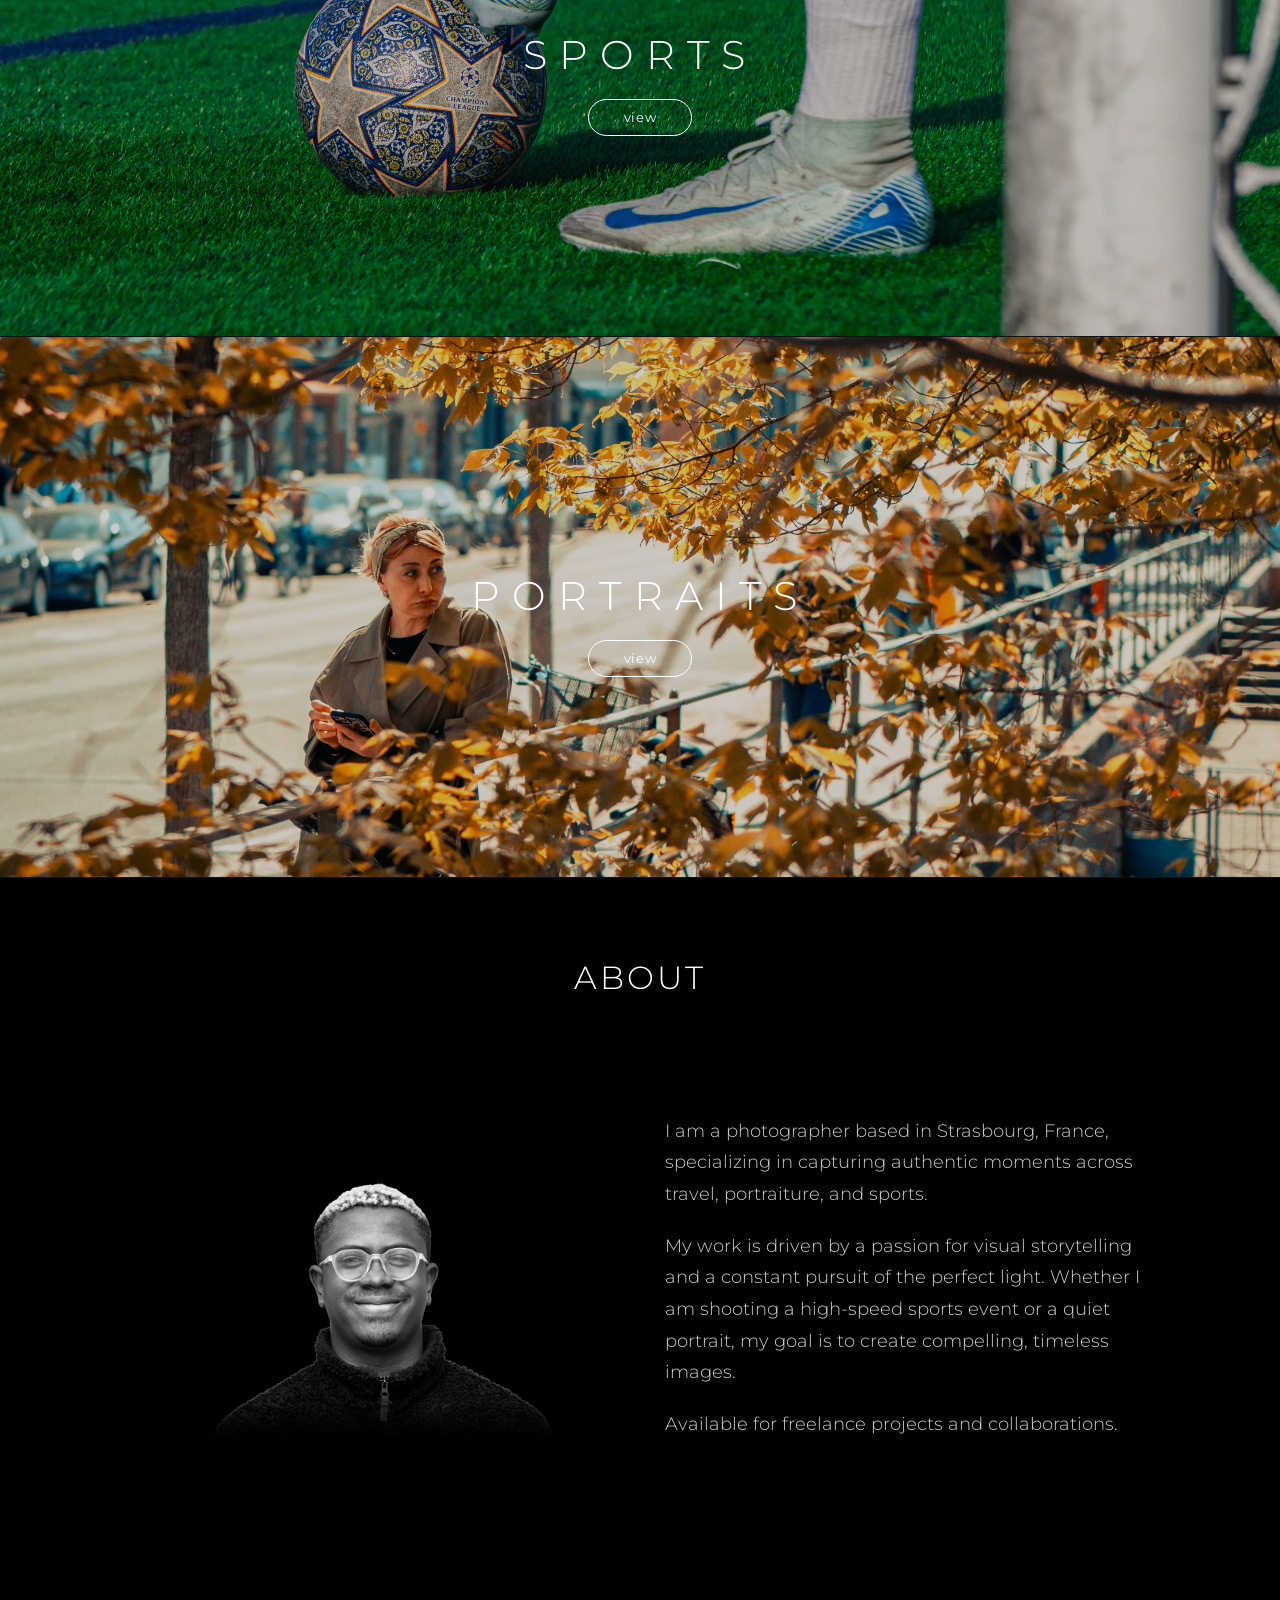
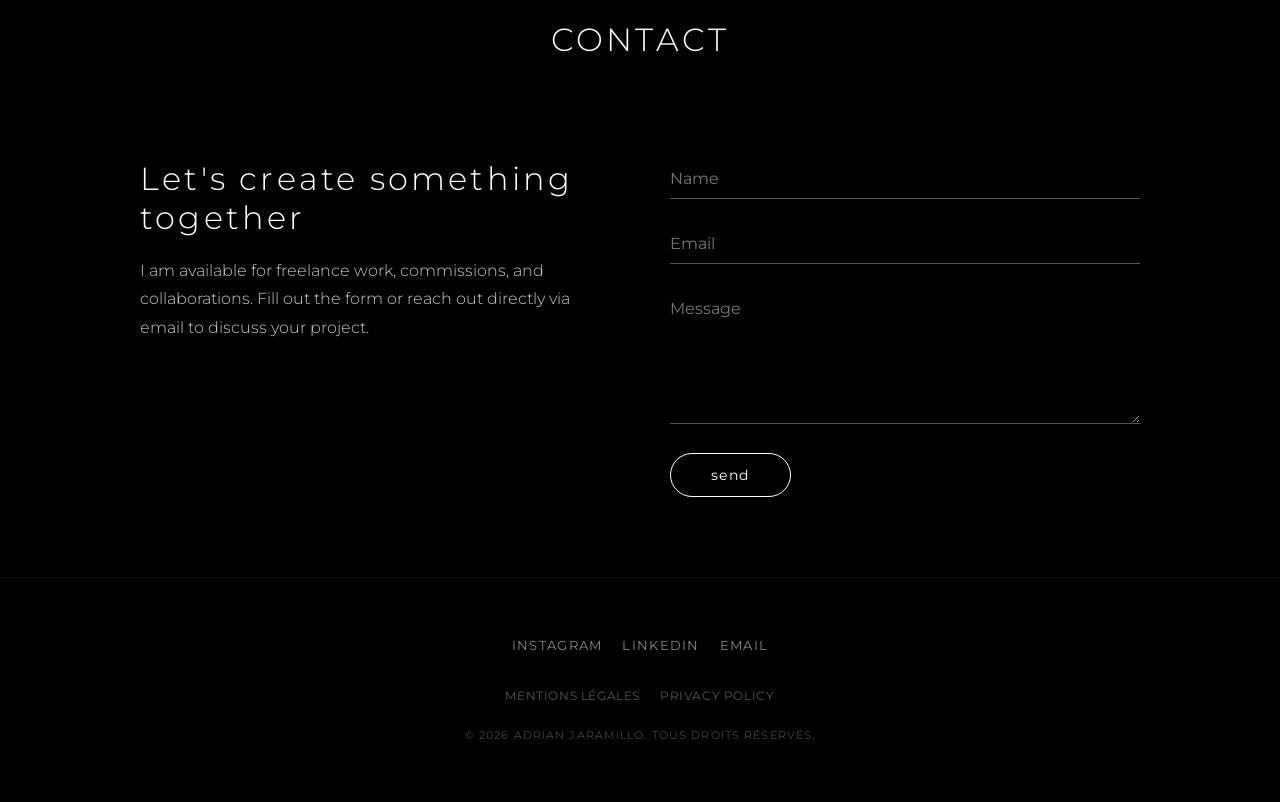
==== commit d9d17ed1: "Update index.html" ====
--- a/index.html
+++ b/index.html
@@ -3,48 +3,114 @@
 <head>
 <meta charset="UTF-8">
 <meta name="viewport" content="width=device-width, initial-scale=1.0">
-<title>Adrian Jaramillo | Places</title>
-    
+<title>Adrian Jaramillo | Portfolio</title>
+  
 <link rel="icon" type="image/png" href="favicon-white.png" media="(prefers-color-scheme: dark)">
 <link rel="icon" type="image/png" href="favicon-black.png" media="(prefers-color-scheme: light)">
   
-<link rel="stylesheet" href="styles.css">
 <link rel="preconnect" href="https://fonts.googleapis.com">
 <link rel="preconnect" href="https://fonts.gstatic.com" crossorigin>
 <link href="https://fonts.googleapis.com/css2?family=Montserrat:wght@400;600;700&display=swap" rel="stylesheet">
   
+<meta property="og:type" content="website">
+<meta property="og:url" content="https://adrianjaramillo.com/">
+<meta property="og:title" content="Adrian Jaramillo | Photography Portfolio">
+<meta property="og:description" content="Photographer based in Strasbourg, specializing in travel, portraiture, and sports photography.">
+<meta property="og:image" content="https://adrianjaramillo.com/images/hero-portrait.webp">
+
+<meta name="twitter:card" content="summary_large_image">
+<meta name="twitter:title" content="Adrian Jaramillo | Photography Portfolio">
+<meta name="twitter:description" content="Photographer based in Strasbourg, specializing in travel, portraiture, and sports photography.">
+<meta name="twitter:image" content="https://adrianjaramillo.com/images/hero-portrait.webp">
+  
+<link rel="stylesheet" href="styles.css">
 </head>
-<body class="gallery-page">
-  <a href="#" class="floating-to-top">&#8593;</a>
+<body>
+<a href="#" class="floating-to-top">&#8593;</a>
+  
   <nav class="site-nav">
-    <a href="index.html">Work</a>
-    <a href="index.html#about">About</a>
-    <a href="index.html#contact">Contact</a>
+    <a href="#places">Work</a>
+    <a href="#about">About</a>
+    <a href="#contact">Contact</a>
   </nav>
 
-  <header class="gallery-header">
-    <h1>PLACES</h1>
+<header class="hero-header" id="home">
+    <h1>
+    <span class="first-name">ADRIAN</span><br>
+    <span class="last-name">JARAMILLO</span>
+    </h1>
+    <p>Photography Portfolio</p>
+
+    <img src="images/hero-portrait.webp" alt="Adrian Jaramillo" class="hero-portrait">
   </header>
 
-  <main class="bento-grid" id="gallery-container">
+  <main>
+    <section class="portfolio-section" id="places" style="background-image: url('images/places-images/Background.webp');">
+      <h2>PLACES</h2>
+      <a href="places.html" class="view-button">view</a>
+    </section>
+
+    <section class="portfolio-section" id="sports" style="background-image: url('images/sports-images/Background.webp');">
+      <h2>SPORTS</h2>
+      <a href="sports.html" class="view-button">view</a>
+    </section>
+
+    <section class="portfolio-section" id="portrait" style="background-image: url('images/portraits-images/Background.webp');">
+      <h2>PORTRAITS</h2>
+      <a href="portraits.html" class="view-button">view</a>
+    </section>
+
+   <!-- <section class="portfolio-section" id="food" style="background-image: url('images/food-images/Background.webp');">
+      <h2>FOOD</h2>
+      <a href="food.html" class="view-button">view</a>
+    </section> -->
+
+    <section id="about" class="gallery-page">
+      <header class="gallery-header">
+        <h2>ABOUT</h2>
+      </header>
+      <div class="about-container">
+        <div class="about-image">
+          <img src="images/hero-portrait.webp" alt="Adrian Jaramillo">
+        </div>
+        <div class="about-text">
+          <p>I am a photographer based in Strasbourg, France, specializing in capturing authentic moments across travel, portraiture, and sports.</p>
+          <p>My work is driven by a passion for visual storytelling and a constant pursuit of the perfect light. Whether I am shooting a high-speed sports event or a quiet portrait, my goal is to create compelling, timeless images.</p>
+          <p>Available for freelance projects and collaborations.</p>
+        </div>
+      </div>
+    </section>
+
+    <section id="contact" class="gallery-page">
+      <header class="gallery-header">
+        <h2>CONTACT</h2>
+      </header>
+      <div class="contact-container">
+        <div class="contact-info">
+          <h2>Let's create something together</h2>
+          <p>I am available for freelance work, commissions, and collaborations. Fill out the form or reach out directly via email to discuss your project.</p>
+        </div>
+
+        <div class="contact-form-wrapper">
+          <form action="https://formspree.io/f/mqegrayq" method="POST" class="contact-form">
+            <div class="input-group">
+              <input type="text" id="name" name="name" placeholder="Name" required>
+            </div>
+            <div class="input-group">
+              <input type="email" id="email" name="email" placeholder="Email" required>
+            </div>
+            <div class="input-group">
+              <textarea id="message" name="message" placeholder="Message" rows="6" required></textarea>
+            </div>
+            <button type="submit" class="submit-button">Send</button>
+          </form>
+        </div>
+      </div>
+    </section>
+
   </main>
 
-<div id="imageOverlay" class="overlay">
-    <span id="closeBtn" class="close-button">&times;</span>
-    <div class="overlay-layout">
-      <div class="overlay-image-container">
-        <img id="expandedImage" class="overlay-content">
-      </div>
-      <div class="overlay-info-panel">
-        <h2 id="overlayTitle"></h2>
-        <p id="overlayDesc"></p>
-        <p id="overlaySettings" class="settings-text"></p>
-        <button id="toggleImageBtn" class="view-button">View Raw</button>
-      </div>
-    </div>
-  </div>
-
-  <footer class="site-footer">
+<footer class="site-footer">
     <div class="footer-content">
       
       <div class="footer-socials">
@@ -61,7 +127,6 @@
       <p>&copy; 2026 Adrian Jaramillo. Tous Droits Réservés.</p>
     </div>
   </footer>
-  <script src="places-database.js"></script>
-  <script src="gallery-logic.js"></script>
+
 </body>
 </html>
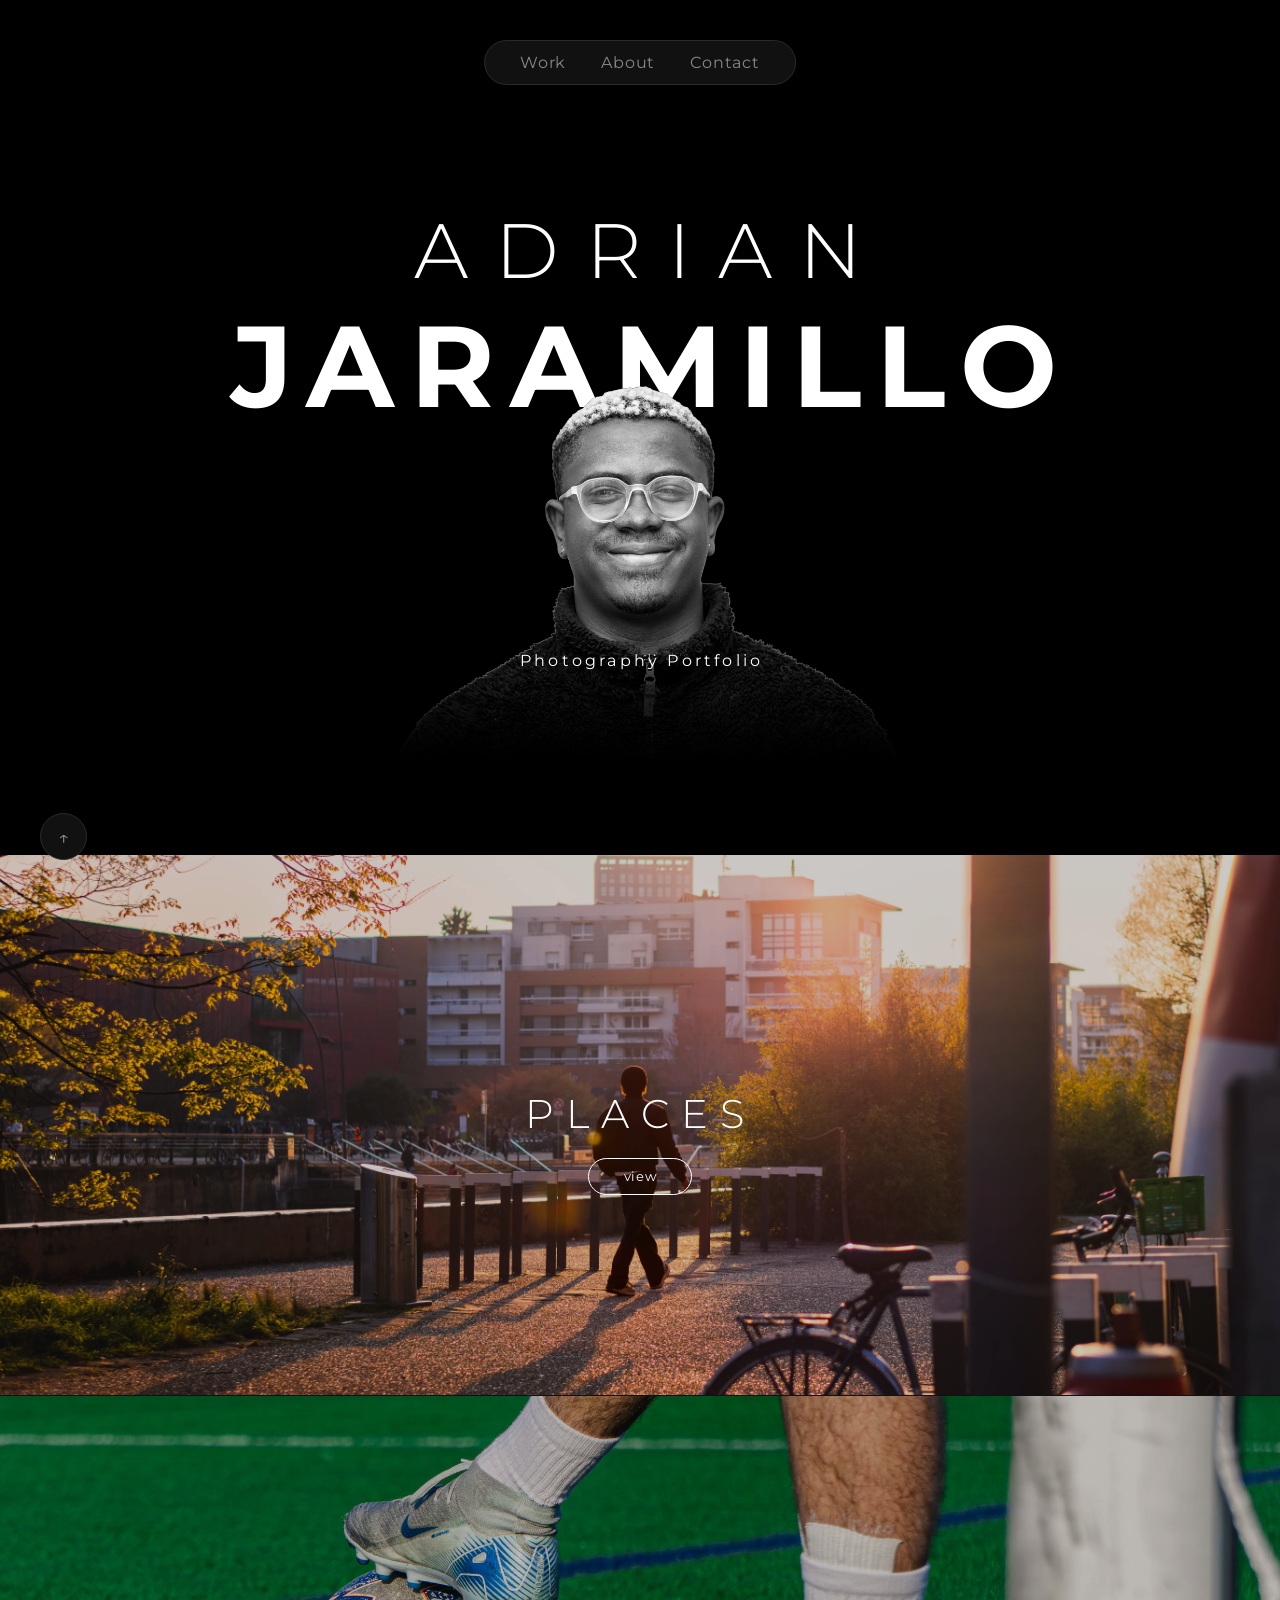
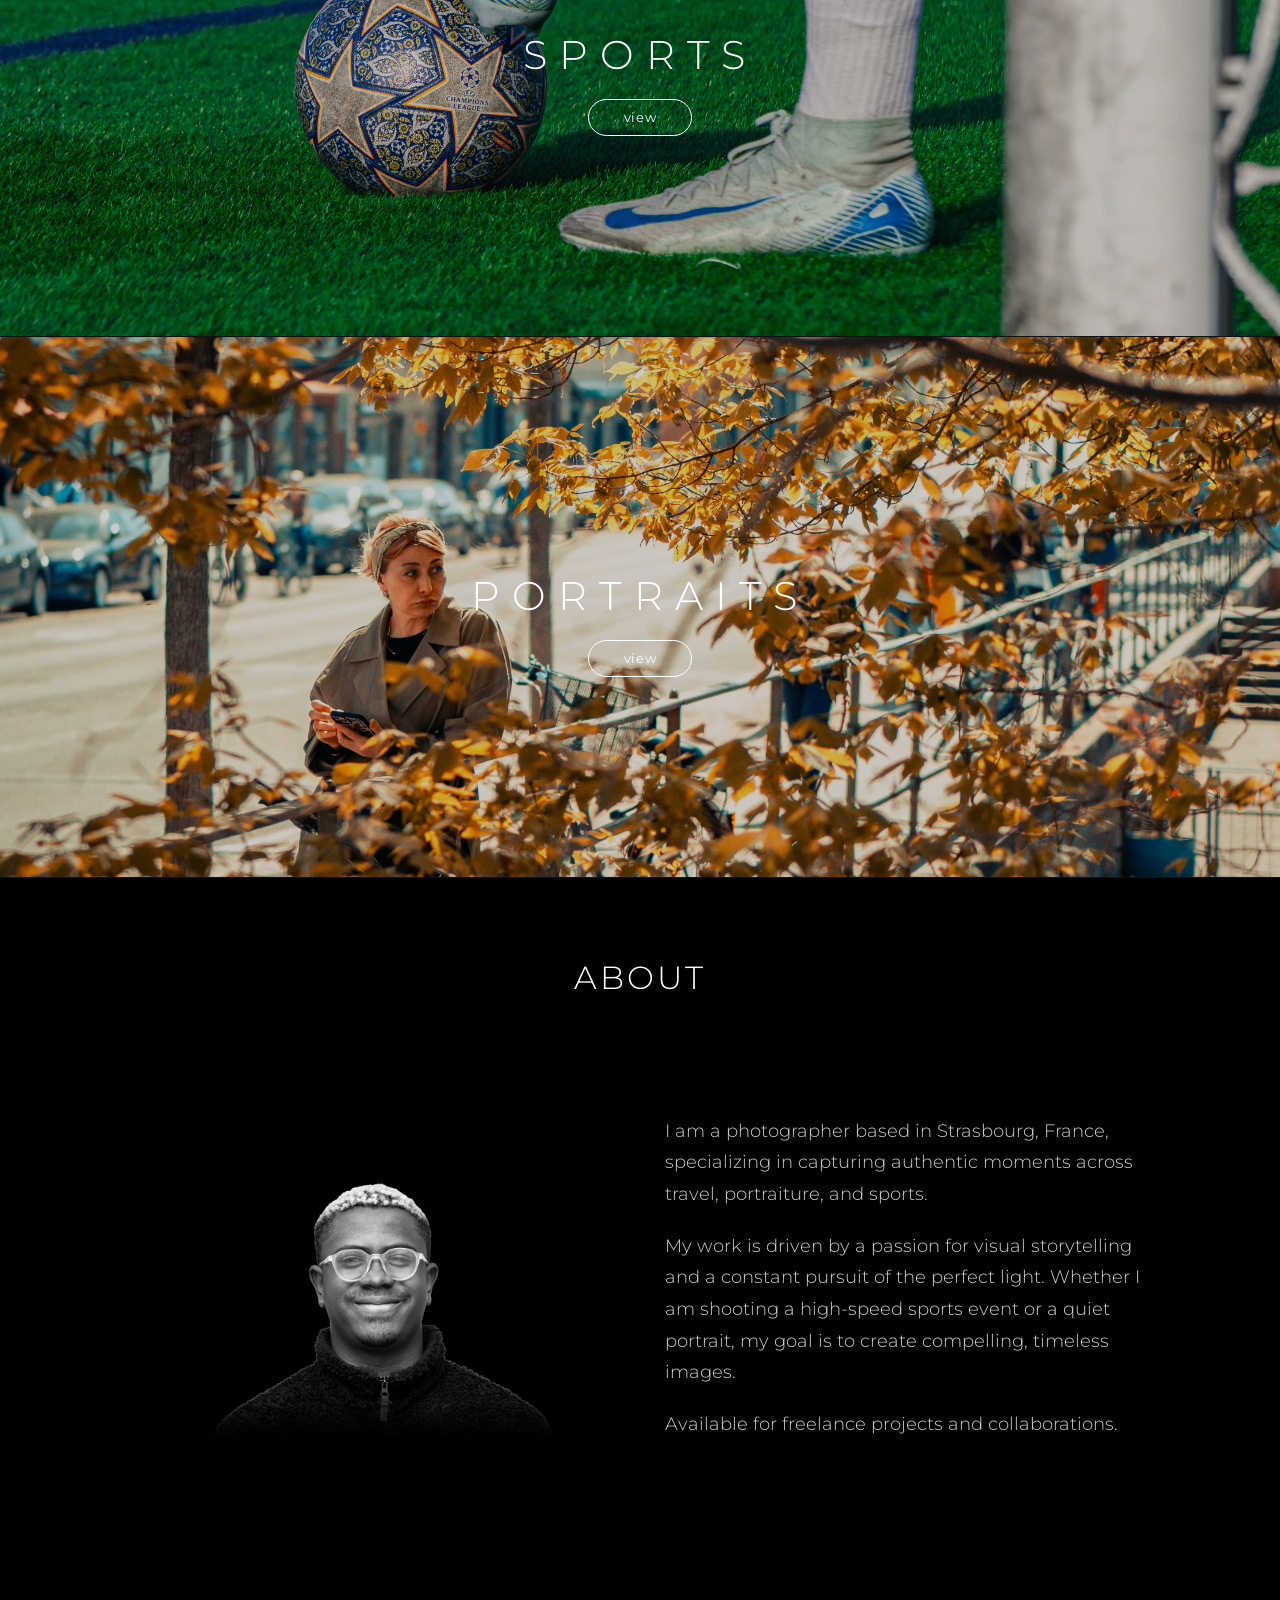
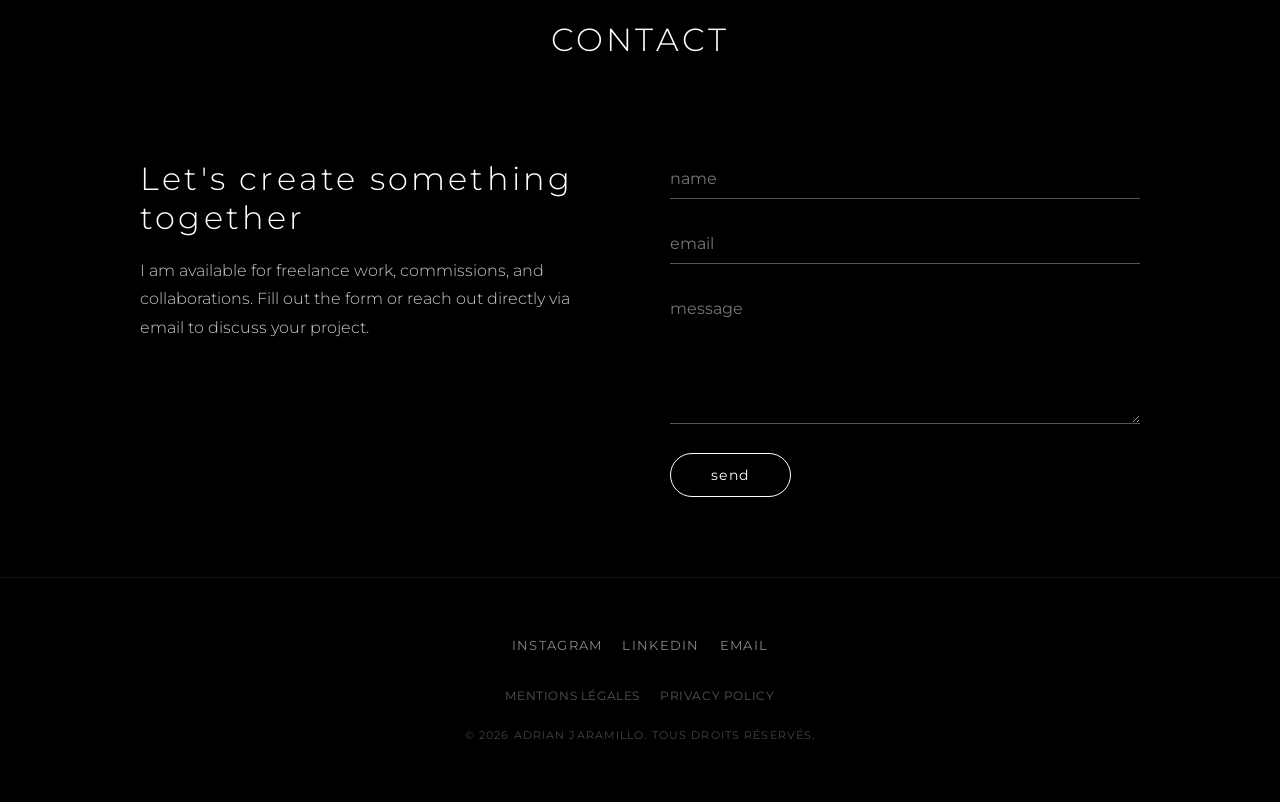
==== commit 0790cc33: "Update index.html" ====
--- a/index.html
+++ b/index.html
@@ -94,13 +94,13 @@
         <div class="contact-form-wrapper">
           <form action="https://formspree.io/f/mqegrayq" method="POST" class="contact-form">
             <div class="input-group">
-              <input type="text" id="name" name="name" placeholder="Name" required>
+              <input type="text" id="name" name="name" placeholder="name" required>
             </div>
             <div class="input-group">
-              <input type="email" id="email" name="email" placeholder="Email" required>
+              <input type="email" id="email" name="email" placeholder="email" required>
             </div>
             <div class="input-group">
-              <textarea id="message" name="message" placeholder="Message" rows="6" required></textarea>
+              <textarea id="message" name="message" placeholder="message" rows="6" required></textarea>
             </div>
             <button type="submit" class="submit-button">Send</button>
           </form>
--- a/styles.css
+++ b/styles.css
@@ -66,10 +66,12 @@
   color: #ffffff;
   border-color: #555555; 
 }
+
 /* =========================================
    3. SHARED COMPONENTS
    ========================================= */
 .view-button {
+  background-color: transparent; /* This removes the default browser gray */
   border: 1px solid #fff;
   border-radius: 50px;
   padding: 10px 35px;
@@ -79,6 +81,7 @@
   text-transform: lowercase;
   letter-spacing: 0.05em;
   transition: background-color 0.3s ease, color 0.3s ease;
+  cursor: pointer; /* Ensures it shows a clicking hand on hover */
 }
 
 .view-button:hover {
@@ -249,6 +252,84 @@
   max-height: 85vh; 
   margin: 0; 
   object-fit: contain; 
+}
+
+.overlay-layout {
+  display: flex;
+  width: 100%;
+  height: 100%;
+  padding: 60px 20px 20px 20px;
+  box-sizing: border-box;
+  align-items: center;
+  justify-content: center;
+  gap: 40px;
+}
+
+.overlay-image-container {
+  flex: 1;
+  display: flex;
+  justify-content: center;
+  align-items: center;
+  max-height: 100%;
+}
+
+.overlay-image-container .overlay-content {
+  position: static;
+  transform: none;
+  max-width: 100%;
+  max-height: 85vh;
+  object-fit: contain;
+}
+
+.overlay-info-panel {
+  width: 350px;
+  color: #fff;
+  display: flex;
+  flex-direction: column;
+  gap: 20px;
+}
+
+.overlay-info-panel h2 {
+  font-weight: 300;
+  letter-spacing: 0.1em;
+  margin: 0;
+  font-size: 1.8rem;
+}
+
+.overlay-info-panel p {
+  font-weight: 300;
+  line-height: 1.6;
+  color: #ccc;
+  margin: 0;
+}
+
+.settings-text {
+  font-family: monospace;
+  font-size: 0.85rem;
+  color: #888 !important;
+  background: #111;
+  padding: 10px;
+  border-radius: 5px;
+}
+
+#toggleImageBtn {
+  align-self: flex-start;
+  margin-top: 10px;
+}
+
+/* Mobile adjustments for the overlay */
+@media (max-width: 900px) {
+  .overlay-layout {
+    flex-direction: column;
+    padding-top: 80px;
+    overflow-y: auto;
+    justify-content: flex-start;
+  }
+  
+  .overlay-info-panel {
+    width: 100%;
+    padding-bottom: 40px;
+  }
 }
 
 .close-button {
@@ -578,6 +659,688 @@
     font-size: 0.75rem;
   }
 
+  .floating-to-top {
+    bottom: 30px; 
+    left: 20px;
+    width: 50px; 
+    height: 50px;
+    background-color: rgba(17, 17, 17, 0.9); 
+    box-shadow: 0 4px 12px rgba(0, 0, 0, 0.5); 
+  }
+
+  .hero-header p {
+    margin-top: 400px;
+    font-size: 0.8rem;
+    margin-bottom: 10px;
+  }
+
+  .hero-header h1 {
+    font-size: 2.2rem; 
+    letter-spacing: 0.15em;
+    margin-top: inherit;
+  }
+
+  .last-name {
+    font-size: 1.2em; 
+  }
+
+  .hero-portrait {
+    height: 55vh; 
+    bottom: 80px; 
+  }
+
+  .gallery-header {
+    padding-top: 100px;
+  }
+
+  .gallery-header h1 {
+    font-size: 1.5rem;
+    letter-spacing: 0.15em;
+    margin-bottom: 5px;
+  }
+
+  .gallery-header .fr-text {
+    font-size: 0.9rem;
+    margin-top: 0;
+    text-transform: uppercase;
+  }
+  
+  .site-footer {
+    padding: 40px 20px; 
+  }
+
+  .legal-links {
+    justify-content: center;
+    gap: 15px; 
+  }
+
+  .legal-links a {
+    font-size: 0.65rem; 
+  }
+
+  .legal-container {
+    padding: 0 15px; 
+  }
+
+  .legal-section h2 {
+    font-size: 0.85rem; 
+    letter-spacing: 0.05em;
+    line-height: 1.4;
+    padding-bottom: 8px;
+    margin-bottom: 12px;
+  }
+  
+  .legal-section p {
+    font-size: 0.8rem; 
+    line-height: 1.6;
+  }
+
+  .legal-section .fr-text {
+    font-size: 0.75rem; 
+    line-height: 1.6;
+  }
+
+  .footer-content p {
+    text-align: center; 
+    font-size: 0.6rem;
+    line-height: 1.6;
+    max-width: 280px; 
+    margin: 0 auto;
+  }
+
+  .portfolio-section {
+    height: 33.3vh;
+    min-height: 220px; 
+  }
+
+  .portfolio-section h2 {
+    font-size: 1.2rem; 
+    margin-bottom: 10px;
+  }
+
+  .portfolio-section .view-button {
+    padding: 6px 20px;
+    font-size: 0.7rem;
+  }
+
+  .close-button {
+    top: 20px;
+    right: 20px;
+    width: 40px; 
+    height: 40px;
+    font-size: 1.8rem;
+  }
+
+  /* Section Spacing Overrides for Homepage Stack */
+  #about, 
+  #contact {
+    padding-top: 40px; 
+  }
+
+  #about {
+    margin-bottom: 20px;
+  }
+
+  #about .gallery-header, 
+  #contact .gallery-header {
+    padding-top: 20px; 
+    padding-bottom: 0; 
+    margin-bottom: 20px; 
+  }
+
+  .about-container {
+    margin-bottom: 40px; 
+    gap: 20px; 
+  }
+
+  .contact-container {
+    margin-bottom: 40px; 
+    gap: 30px; 
+  }
+}  font-size: 1rem;
+  letter-spacing: 0.05em;
+  transition: color 0.3s ease;
+}
+
+.site-nav a:hover {
+  color: #ffffff;
+}
+
+.floating-to-top {
+  position: fixed; 
+  bottom: 40px; 
+  left: 40px; 
+  width: 45px;
+  height: 45px;
+  background-color: #111111;
+  border: 1px solid #2a2a2a;
+  border-radius: 50%; 
+  color: #888888;
+  text-decoration: none;
+  display: flex;
+  justify-content: center;
+  align-items: center;
+  font-size: 1.2rem;
+  transition: color 0.3s ease, border-color 0.3s ease;
+  z-index: 1000;
+}
+
+.floating-to-top:hover {
+  color: #ffffff;
+  border-color: #555555; 
+}
+/* =========================================
+   3. SHARED COMPONENTS
+   ========================================= */
+.view-button {
+  border: 1px solid #fff;
+  border-radius: 50px;
+  padding: 10px 35px;
+  color: #fff;
+  text-decoration: none;
+  font-size: 0.8rem;
+  text-transform: lowercase;
+  letter-spacing: 0.05em;
+  transition: background-color 0.3s ease, color 0.3s ease;
+}
+
+.view-button:hover {
+  background-color: #fff;
+  color: #000;
+}
+
+/* =========================================
+   4. INDEX PAGE: HERO SECTION
+   ========================================= */
+.hero-header {
+  position: relative;
+  overflow: hidden; 
+  height: 95vh; 
+  width: 100%;
+  display: flex;
+  flex-direction: column;
+  justify-content: center;
+  align-items: center;
+  background: linear-gradient(to bottom, black, black);
+  color: #fff;
+}
+
+.hero-portrait {
+  position: absolute;
+  bottom: 90px; 
+  left: 50%;
+  transform: translateX(-50%); 
+  height: 55vh; 
+  max-height: 600px;
+  width: auto;
+  z-index: 5; 
+  pointer-events: none; 
+  -webkit-mask-image: linear-gradient(to bottom, black 78%, transparent 100%);
+  mask-image: linear-gradient(to bottom, black 78%, transparent 100%);
+}
+
+.hero-header p {
+  margin-top: 200px; 
+  margin-bottom: 20px;
+  margin-right: -0.2em; 
+  letter-spacing: 0.2em;
+  font-size: 1rem;
+  z-index: 7;
+  text-align: center;
+}
+
+.hero-header h1 {
+  font-weight: 300;
+  letter-spacing: 0.2em;
+  margin-right: -0.3em;
+  margin-top: 40px; 
+  margin-bottom: 15px;
+  font-size: clamp(2.5rem, 6vw, 5rem); 
+  text-transform: uppercase;
+  text-align: center; 
+  line-height: 1.2; 
+  z-index: 3;
+}
+
+.first-name {
+  font-size: 1em; 
+  letter-spacing: 0.35em;
+  font-weight: 300; 
+}
+
+.last-name {
+  font-weight: 700; 
+  font-size: 1.5em;
+}
+
+/* =========================================
+   5. INDEX PAGE: PORTFOLIO SECTIONS
+   ========================================= */
+.portfolio-section {
+  height: 60vh;
+  min-height: 400px;
+  display: flex;
+  flex-direction: column;
+  justify-content: center;
+  align-items: center;
+  background-size: cover;
+  background-position: center;
+  background-color: rgba(0, 0, 0, 0.2); 
+  background-blend-mode: overlay;
+  border-bottom: 1px solid #111;
+}
+
+.portfolio-section h2 {
+  font-weight: 300;
+  letter-spacing: 0.3em;
+  font-size: clamp(1.5rem, 5vw, 2.5rem);
+  margin-bottom: 20px;
+  text-transform: uppercase;
+}
+
+/* =========================================
+   6. GALLERY PAGES (PLACES, SPORTS, ETC.)
+   ========================================= */
+.gallery-page {
+  padding-top: 80px; 
+}
+
+.gallery-header {
+  padding-top: 90px; 
+  padding-bottom: 40px; 
+  text-align: center;
+  margin-bottom: 40px;
+}
+
+.gallery-header h1 {
+  font-weight: 300;
+  letter-spacing: 0.3em;
+  font-size: 2rem;
+}
+
+.bento-grid {
+  display: grid;
+  grid-template-columns: repeat(4, 1fr);
+  gap: 45px;
+  padding: 0 20px 60px 20px;
+  max-width: 1600px;
+  margin: 0 auto;
+  grid-auto-flow: dense; 
+}
+
+.grid-item {
+  background-color: transparent; 
+  overflow: hidden; 
+  width: 100%;
+  height: 100%;
+}
+
+.grid-item img {
+  width: 100%;
+  height: 100%;
+  object-fit: cover; 
+  display: block;
+  transition: transform 0.4s ease;
+}
+
+.grid-item:hover img {
+  transform: scale(1.03); 
+}
+
+.grid-item.span-wide {
+  grid-column: span 2;
+}
+
+.overlay {
+  display: none; 
+  position: fixed;
+  z-index: 1000;
+  left: 0;
+  top: 0;
+  width: 100%;
+  height: 100%;
+  background-color: rgba(0, 0, 0, 0.85); 
+}
+
+.overlay-content {
+  position: absolute;
+  top: 50%;
+  left: 50%;
+  transform: translate(-50%, -50%);
+  display: block;
+  max-width: 90vw; 
+  max-height: 85vh; 
+  margin: 0; 
+  object-fit: contain; 
+}
+
+.close-button {
+  position: absolute;
+  top: 40px; 
+  right: 40px; 
+  width: 45px;
+  height: 45px;
+  background-color: #111111;
+  border: 1px solid #2a2a2a;
+  border-radius: 50%;
+  color: #888888;
+  display: flex;
+  justify-content: center;
+  align-items: center;
+  font-size: 2rem; 
+  font-weight: 300;
+  cursor: pointer;
+  transition: color 0.3s ease, border-color 0.3s ease;
+  z-index: 1001; 
+  line-height: 0; 
+}
+
+.close-button:hover {
+  color: #ffffff;
+  border-color: #555555;
+}
+
+/* =========================================
+   7. ABOUT PAGE
+   ========================================= */
+.about-container {
+  max-width: 1000px;
+  margin: 0 auto 80px auto;
+  padding: 0 20px;
+  display: grid;
+  grid-template-columns: 1fr 1fr;
+  gap: 50px;
+  align-items: center;
+}
+
+.about-image img {
+  width: 100%;
+  height: auto;
+  display: block;
+  object-fit: cover;
+  -webkit-mask-image: linear-gradient(to bottom, black 85%, transparent 95%);
+  mask-image: linear-gradient(to bottom, black 85%, transparent 95%);
+}
+
+.about-text {
+  font-weight: 300;
+  line-height: 1.8;
+  font-size: 1.1rem;
+  color: #ccc;
+}
+
+.about-text p {
+  margin-bottom: 20px;
+}
+
+/* =========================================
+   8. CONTACT PAGE
+   ========================================= */
+.contact-container {
+  max-width: 1000px;
+  margin: 0 auto 80px auto;
+  padding: 0 20px;
+  display: grid;
+  grid-template-columns: 1fr 1fr;
+  gap: 60px;
+}
+
+.contact-info h2 {
+  font-weight: 300;
+  letter-spacing: 0.1em;
+  margin-top: 0;
+  margin-bottom: 20px;
+  font-size: 2rem;
+}
+
+.contact-info p {
+  font-weight: 300;
+  line-height: 1.8;
+  color: #ccc;
+  margin-bottom: 25px;
+}
+
+.contact-details p {
+  margin-bottom: 10px;
+  color: #fff;
+}
+
+.contact-form {
+  display: flex;
+  flex-direction: column;
+  gap: 25px;
+}
+
+.contact-form input,
+.contact-form textarea {
+  width: 100%;
+  background: transparent;
+  border: none;
+  border-bottom: 1px solid #555;
+  color: #fff;
+  font-family: 'Montserrat', sans-serif;
+  font-size: 1rem;
+  padding: 10px 0;
+  transition: border-color 0.3s ease;
+  box-sizing: border-box;
+}
+
+.contact-form input:focus,
+.contact-form textarea:focus {
+  outline: none;
+  border-bottom-color: #fff;
+}
+
+.contact-form textarea {
+  resize: vertical;
+}
+
+.submit-button {
+  background: transparent;
+  border: 1px solid #fff;
+  border-radius: 50px;
+  color: #fff;
+  padding: 12px 40px;
+  font-size: 0.9rem;
+  font-family: 'Montserrat', sans-serif;
+  text-transform: lowercase;
+  letter-spacing: 0.1em;
+  cursor: pointer;
+  align-self: flex-start;
+  transition: background-color 0.3s ease, color 0.3s ease;
+}
+
+.submit-button:hover {
+  background-color: #fff;
+  color: #000;
+}
+
+/* =========================================
+   8.5 LEGAL PAGES
+   ========================================= */
+
+.gallery-header h2 {
+  font-weight: 300;
+  letter-spacing: 0.1em;
+  margin-top: 0;
+  margin-bottom: 20px;
+  font-size: 2rem;
+}
+
+.legal-container {
+  max-width: 800px;
+  margin: 0 auto 80px auto;
+  padding: 0 20px;
+  color: #ccc;
+  font-weight: 300;
+  line-height: 1.8;
+}
+
+.legal-section {
+  margin-bottom: 40px;
+}
+
+.legal-section h2 {
+  color: #fff;
+  font-size: 1.2rem;
+  letter-spacing: 0.1em;
+  margin-bottom: 15px;
+  font-weight: 400;
+  text-transform: uppercase;
+  border-bottom: 1px solid #222;
+  padding-bottom: 10px;
+}
+
+.legal-section p {
+  margin: 5px 0;
+  font-size: 0.95rem;
+}
+
+.fr-text {
+  font-style: italic;
+  color: #aaaaaa; 
+}
+
+.gallery-header .fr-text {
+   text-transform: uppercase;
+   font-size: 2rem;
+}
+
+/* =========================================
+   8.6 HOMEPAGE SECTION OVERRIDES
+   ========================================= */
+#about, 
+#contact {
+  padding-top: 80px; 
+}
+
+#about .gallery-header, 
+#contact .gallery-header {
+  padding-top: 0; 
+}
+
+/* =========================================
+   9. FOOTER
+   ========================================= */
+.site-footer {
+  background-color: #000;
+  padding: 60px 20px;
+  border-top: 1px solid #111;
+}
+
+.footer-content {
+  display: flex;
+  flex-direction: column;
+  align-items: center;
+  gap: 25px;
+}
+
+.back-to-top {
+  border: 1px solid #2a2a2a;
+  border-radius: 50px;
+  padding: 10px 30px;
+  color: #888888;
+  text-decoration: none;
+  font-size: 0.8rem;
+  text-transform: uppercase;
+  letter-spacing: 0.1em;
+  transition: color 0.3s ease, border-color 0.3s ease;
+}
+
+.back-to-top:hover {
+  color: #ffffff;
+  border-color: #555555;
+}
+
+.legal-links {
+  display: flex;
+  gap: 20px;
+}
+
+.legal-links a {
+  color: #555555;
+  text-decoration: none;
+  font-size: 0.75rem;
+  text-transform: uppercase;
+  letter-spacing: 0.05em;
+  transition: color 0.3s ease;
+}
+
+.legal-links a:hover {
+  color: #aaaaaa;
+}
+
+.footer-content p {
+  margin: 0;
+  font-size: 0.7rem;
+  letter-spacing: 0.1em;
+  text-transform: uppercase;
+  color: #444444;
+}
+
+.footer-socials {
+  display: flex;
+  gap: 20px;
+  margin-bottom: 10px;
+}
+
+.footer-socials a {
+  color: #888888;
+  text-decoration: none;
+  font-size: 0.8rem;
+  text-transform: uppercase;
+  letter-spacing: 0.1em;
+  transition: color 0.3s ease;
+}
+
+.footer-socials a:hover {
+  color: #ffffff;
+}
+
+/* =========================================
+   10. RESPONSIVE MEDIA QUERIES
+   ========================================= */
+@media (max-width: 1024px) {
+  .bento-grid {
+    grid-template-columns: repeat(2, 1fr);
+  }
+}
+
+@media (max-width: 768px) {
+  .about-container {
+    grid-template-columns: 1fr;
+    text-align: center;
+  }
+  .contact-container {
+    grid-template-columns: 1fr;
+    gap: 40px;
+  }
+}
+
+@media (max-width: 600px) {
+  .bento-grid {
+    grid-template-columns: 1fr;
+  }
+  .grid-item.span-wide {
+    grid-column: span 1; 
+  }
+}
+
+/* =========================================
+   11. MOBILE OVERRIDES (MAX-WIDTH: 600PX)
+   ========================================= */
+@media (max-width: 600px) {
+  
+  .site-nav {
+    top: 20px;
+    padding: 8px 20px;
+    gap: 15px;
+  }
+
+  .site-nav a {
+    font-size: 0.75rem;
+  }
+
    .hero-header p {
     margin-top: 280px; /* Increased negative margin to pull the text block higher */
     font-size: 0.8rem;
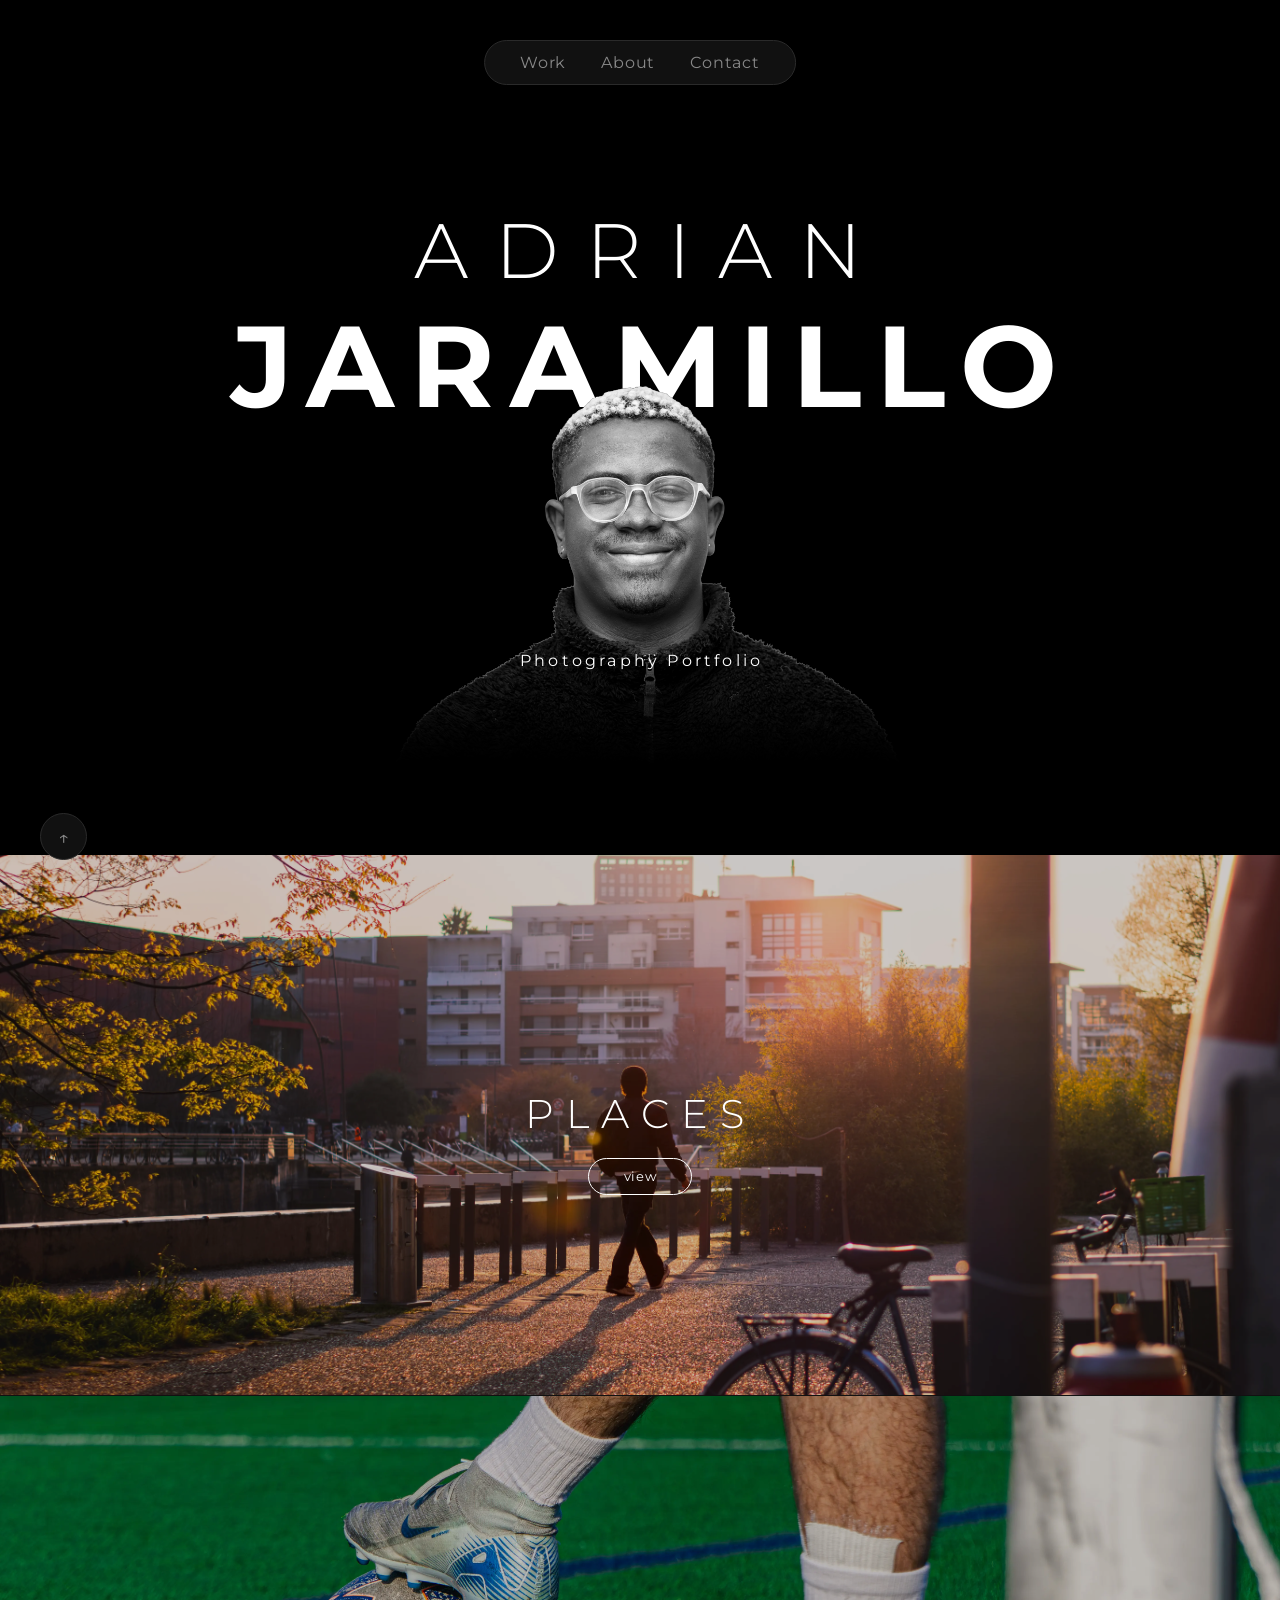
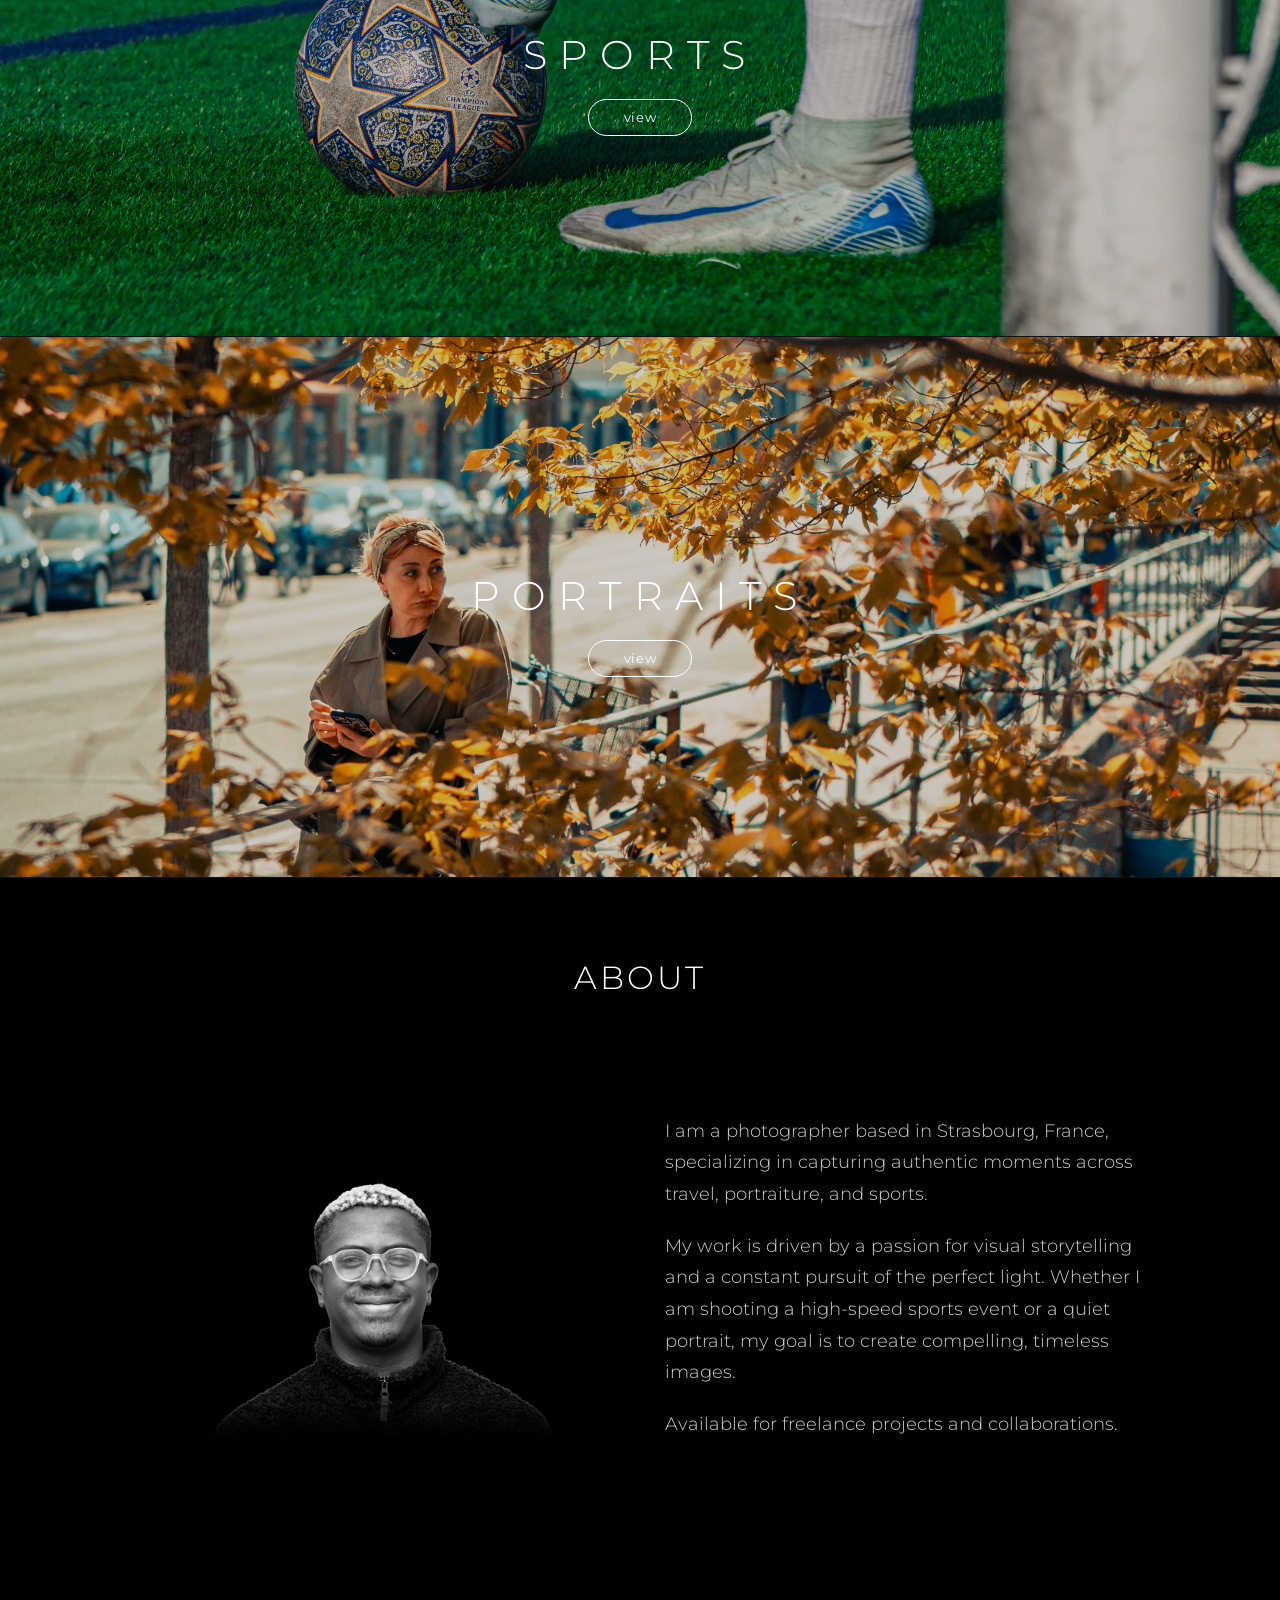
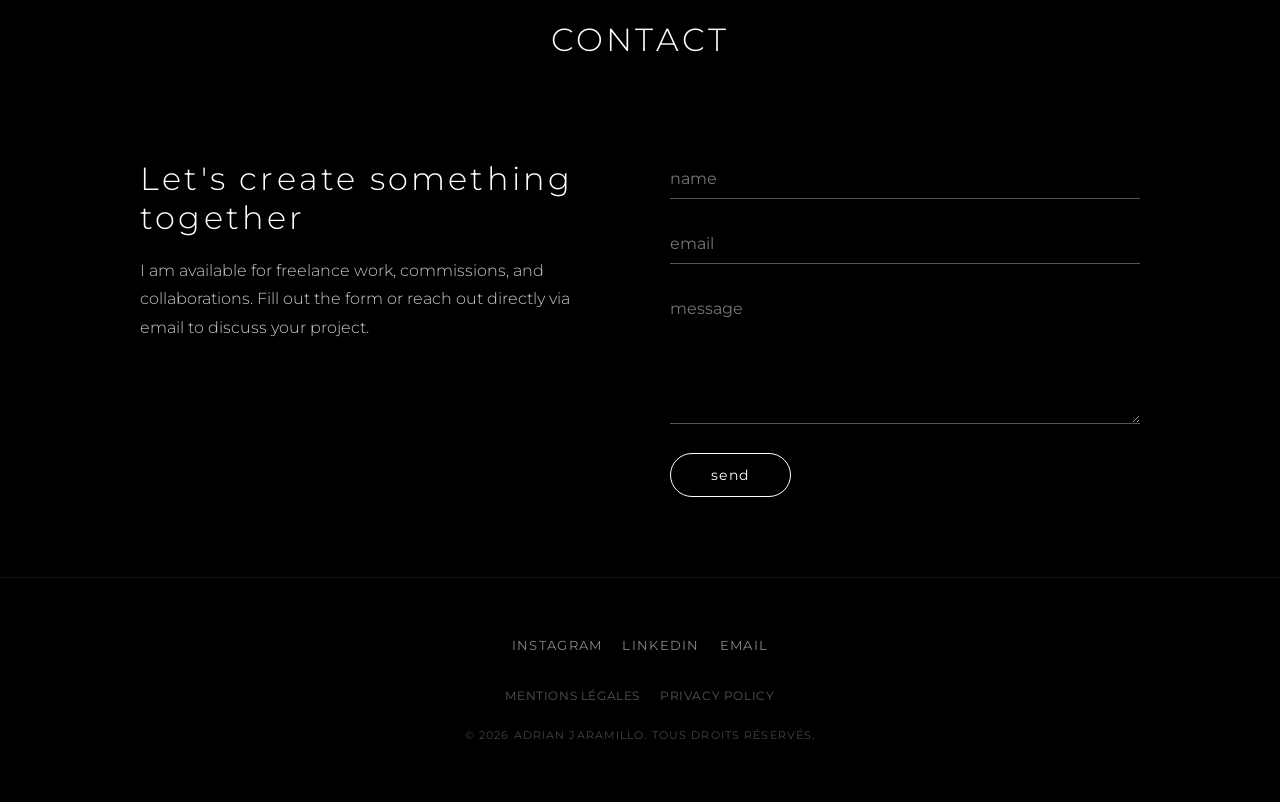
==== commit 64e95a27: "Update index.html" ====
--- a/index.html
+++ b/index.html
@@ -5,6 +5,7 @@
 <meta name="viewport" content="width=device-width, initial-scale=1.0">
 <title>Adrian Jaramillo | Portfolio</title>
   
+<link rel="icon" type="image/png" href="favicon-main.png" sizes="192x192">
 <link rel="icon" type="image/png" href="favicon-white.png" media="(prefers-color-scheme: dark)">
 <link rel="icon" type="image/png" href="favicon-black.png" media="(prefers-color-scheme: light)">
   
--- a/styles.css
+++ b/styles.css
@@ -71,7 +71,7 @@
    3. SHARED COMPONENTS
    ========================================= */
 .view-button {
-  background-color: transparent; /* This removes the default browser gray */
+  background-color: transparent; 
   border: 1px solid #fff;
   border-radius: 50px;
   padding: 10px 35px;
@@ -81,7 +81,7 @@
   text-transform: lowercase;
   letter-spacing: 0.05em;
   transition: background-color 0.3s ease, color 0.3s ease;
-  cursor: pointer; /* Ensures it shows a clicking hand on hover */
+  cursor: pointer; 
 }
 
 .view-button:hover {
@@ -257,12 +257,14 @@
 .overlay-layout {
   display: flex;
   width: 100%;
+  max-width: 1200px; 
+  margin: 0 auto; 
   height: 100%;
   padding: 60px 20px 20px 20px;
   box-sizing: border-box;
   align-items: center;
   justify-content: center;
-  gap: 40px;
+  gap: 50px; 
 }
 
 .overlay-image-container {
@@ -324,6 +326,15 @@
     padding-top: 80px;
     overflow-y: auto;
     justify-content: flex-start;
+  }
+  
+  .overlay-image-container {
+    width: 100%;
+  }
+
+  .overlay-image-container .overlay-content {
+    max-height: 55svh; 
+    width: auto;
   }
   
   .overlay-info-panel {
@@ -797,686 +808,4 @@
     margin-bottom: 40px; 
     gap: 30px; 
   }
-}  font-size: 1rem;
-  letter-spacing: 0.05em;
-  transition: color 0.3s ease;
-}
-
-.site-nav a:hover {
-  color: #ffffff;
-}
-
-.floating-to-top {
-  position: fixed; 
-  bottom: 40px; 
-  left: 40px; 
-  width: 45px;
-  height: 45px;
-  background-color: #111111;
-  border: 1px solid #2a2a2a;
-  border-radius: 50%; 
-  color: #888888;
-  text-decoration: none;
-  display: flex;
-  justify-content: center;
-  align-items: center;
-  font-size: 1.2rem;
-  transition: color 0.3s ease, border-color 0.3s ease;
-  z-index: 1000;
-}
-
-.floating-to-top:hover {
-  color: #ffffff;
-  border-color: #555555; 
-}
-/* =========================================
-   3. SHARED COMPONENTS
-   ========================================= */
-.view-button {
-  border: 1px solid #fff;
-  border-radius: 50px;
-  padding: 10px 35px;
-  color: #fff;
-  text-decoration: none;
-  font-size: 0.8rem;
-  text-transform: lowercase;
-  letter-spacing: 0.05em;
-  transition: background-color 0.3s ease, color 0.3s ease;
-}
-
-.view-button:hover {
-  background-color: #fff;
-  color: #000;
-}
-
-/* =========================================
-   4. INDEX PAGE: HERO SECTION
-   ========================================= */
-.hero-header {
-  position: relative;
-  overflow: hidden; 
-  height: 95vh; 
-  width: 100%;
-  display: flex;
-  flex-direction: column;
-  justify-content: center;
-  align-items: center;
-  background: linear-gradient(to bottom, black, black);
-  color: #fff;
-}
-
-.hero-portrait {
-  position: absolute;
-  bottom: 90px; 
-  left: 50%;
-  transform: translateX(-50%); 
-  height: 55vh; 
-  max-height: 600px;
-  width: auto;
-  z-index: 5; 
-  pointer-events: none; 
-  -webkit-mask-image: linear-gradient(to bottom, black 78%, transparent 100%);
-  mask-image: linear-gradient(to bottom, black 78%, transparent 100%);
-}
-
-.hero-header p {
-  margin-top: 200px; 
-  margin-bottom: 20px;
-  margin-right: -0.2em; 
-  letter-spacing: 0.2em;
-  font-size: 1rem;
-  z-index: 7;
-  text-align: center;
-}
-
-.hero-header h1 {
-  font-weight: 300;
-  letter-spacing: 0.2em;
-  margin-right: -0.3em;
-  margin-top: 40px; 
-  margin-bottom: 15px;
-  font-size: clamp(2.5rem, 6vw, 5rem); 
-  text-transform: uppercase;
-  text-align: center; 
-  line-height: 1.2; 
-  z-index: 3;
-}
-
-.first-name {
-  font-size: 1em; 
-  letter-spacing: 0.35em;
-  font-weight: 300; 
-}
-
-.last-name {
-  font-weight: 700; 
-  font-size: 1.5em;
-}
-
-/* =========================================
-   5. INDEX PAGE: PORTFOLIO SECTIONS
-   ========================================= */
-.portfolio-section {
-  height: 60vh;
-  min-height: 400px;
-  display: flex;
-  flex-direction: column;
-  justify-content: center;
-  align-items: center;
-  background-size: cover;
-  background-position: center;
-  background-color: rgba(0, 0, 0, 0.2); 
-  background-blend-mode: overlay;
-  border-bottom: 1px solid #111;
-}
-
-.portfolio-section h2 {
-  font-weight: 300;
-  letter-spacing: 0.3em;
-  font-size: clamp(1.5rem, 5vw, 2.5rem);
-  margin-bottom: 20px;
-  text-transform: uppercase;
-}
-
-/* =========================================
-   6. GALLERY PAGES (PLACES, SPORTS, ETC.)
-   ========================================= */
-.gallery-page {
-  padding-top: 80px; 
-}
-
-.gallery-header {
-  padding-top: 90px; 
-  padding-bottom: 40px; 
-  text-align: center;
-  margin-bottom: 40px;
-}
-
-.gallery-header h1 {
-  font-weight: 300;
-  letter-spacing: 0.3em;
-  font-size: 2rem;
-}
-
-.bento-grid {
-  display: grid;
-  grid-template-columns: repeat(4, 1fr);
-  gap: 45px;
-  padding: 0 20px 60px 20px;
-  max-width: 1600px;
-  margin: 0 auto;
-  grid-auto-flow: dense; 
-}
-
-.grid-item {
-  background-color: transparent; 
-  overflow: hidden; 
-  width: 100%;
-  height: 100%;
-}
-
-.grid-item img {
-  width: 100%;
-  height: 100%;
-  object-fit: cover; 
-  display: block;
-  transition: transform 0.4s ease;
-}
-
-.grid-item:hover img {
-  transform: scale(1.03); 
-}
-
-.grid-item.span-wide {
-  grid-column: span 2;
-}
-
-.overlay {
-  display: none; 
-  position: fixed;
-  z-index: 1000;
-  left: 0;
-  top: 0;
-  width: 100%;
-  height: 100%;
-  background-color: rgba(0, 0, 0, 0.85); 
-}
-
-.overlay-content {
-  position: absolute;
-  top: 50%;
-  left: 50%;
-  transform: translate(-50%, -50%);
-  display: block;
-  max-width: 90vw; 
-  max-height: 85vh; 
-  margin: 0; 
-  object-fit: contain; 
-}
-
-.close-button {
-  position: absolute;
-  top: 40px; 
-  right: 40px; 
-  width: 45px;
-  height: 45px;
-  background-color: #111111;
-  border: 1px solid #2a2a2a;
-  border-radius: 50%;
-  color: #888888;
-  display: flex;
-  justify-content: center;
-  align-items: center;
-  font-size: 2rem; 
-  font-weight: 300;
-  cursor: pointer;
-  transition: color 0.3s ease, border-color 0.3s ease;
-  z-index: 1001; 
-  line-height: 0; 
-}
-
-.close-button:hover {
-  color: #ffffff;
-  border-color: #555555;
-}
-
-/* =========================================
-   7. ABOUT PAGE
-   ========================================= */
-.about-container {
-  max-width: 1000px;
-  margin: 0 auto 80px auto;
-  padding: 0 20px;
-  display: grid;
-  grid-template-columns: 1fr 1fr;
-  gap: 50px;
-  align-items: center;
-}
-
-.about-image img {
-  width: 100%;
-  height: auto;
-  display: block;
-  object-fit: cover;
-  -webkit-mask-image: linear-gradient(to bottom, black 85%, transparent 95%);
-  mask-image: linear-gradient(to bottom, black 85%, transparent 95%);
-}
-
-.about-text {
-  font-weight: 300;
-  line-height: 1.8;
-  font-size: 1.1rem;
-  color: #ccc;
-}
-
-.about-text p {
-  margin-bottom: 20px;
-}
-
-/* =========================================
-   8. CONTACT PAGE
-   ========================================= */
-.contact-container {
-  max-width: 1000px;
-  margin: 0 auto 80px auto;
-  padding: 0 20px;
-  display: grid;
-  grid-template-columns: 1fr 1fr;
-  gap: 60px;
-}
-
-.contact-info h2 {
-  font-weight: 300;
-  letter-spacing: 0.1em;
-  margin-top: 0;
-  margin-bottom: 20px;
-  font-size: 2rem;
-}
-
-.contact-info p {
-  font-weight: 300;
-  line-height: 1.8;
-  color: #ccc;
-  margin-bottom: 25px;
-}
-
-.contact-details p {
-  margin-bottom: 10px;
-  color: #fff;
-}
-
-.contact-form {
-  display: flex;
-  flex-direction: column;
-  gap: 25px;
-}
-
-.contact-form input,
-.contact-form textarea {
-  width: 100%;
-  background: transparent;
-  border: none;
-  border-bottom: 1px solid #555;
-  color: #fff;
-  font-family: 'Montserrat', sans-serif;
-  font-size: 1rem;
-  padding: 10px 0;
-  transition: border-color 0.3s ease;
-  box-sizing: border-box;
-}
-
-.contact-form input:focus,
-.contact-form textarea:focus {
-  outline: none;
-  border-bottom-color: #fff;
-}
-
-.contact-form textarea {
-  resize: vertical;
-}
-
-.submit-button {
-  background: transparent;
-  border: 1px solid #fff;
-  border-radius: 50px;
-  color: #fff;
-  padding: 12px 40px;
-  font-size: 0.9rem;
-  font-family: 'Montserrat', sans-serif;
-  text-transform: lowercase;
-  letter-spacing: 0.1em;
-  cursor: pointer;
-  align-self: flex-start;
-  transition: background-color 0.3s ease, color 0.3s ease;
-}
-
-.submit-button:hover {
-  background-color: #fff;
-  color: #000;
-}
-
-/* =========================================
-   8.5 LEGAL PAGES
-   ========================================= */
-
-.gallery-header h2 {
-  font-weight: 300;
-  letter-spacing: 0.1em;
-  margin-top: 0;
-  margin-bottom: 20px;
-  font-size: 2rem;
-}
-
-.legal-container {
-  max-width: 800px;
-  margin: 0 auto 80px auto;
-  padding: 0 20px;
-  color: #ccc;
-  font-weight: 300;
-  line-height: 1.8;
-}
-
-.legal-section {
-  margin-bottom: 40px;
-}
-
-.legal-section h2 {
-  color: #fff;
-  font-size: 1.2rem;
-  letter-spacing: 0.1em;
-  margin-bottom: 15px;
-  font-weight: 400;
-  text-transform: uppercase;
-  border-bottom: 1px solid #222;
-  padding-bottom: 10px;
-}
-
-.legal-section p {
-  margin: 5px 0;
-  font-size: 0.95rem;
-}
-
-.fr-text {
-  font-style: italic;
-  color: #aaaaaa; 
-}
-
-.gallery-header .fr-text {
-   text-transform: uppercase;
-   font-size: 2rem;
-}
-
-/* =========================================
-   8.6 HOMEPAGE SECTION OVERRIDES
-   ========================================= */
-#about, 
-#contact {
-  padding-top: 80px; 
-}
-
-#about .gallery-header, 
-#contact .gallery-header {
-  padding-top: 0; 
-}
-
-/* =========================================
-   9. FOOTER
-   ========================================= */
-.site-footer {
-  background-color: #000;
-  padding: 60px 20px;
-  border-top: 1px solid #111;
-}
-
-.footer-content {
-  display: flex;
-  flex-direction: column;
-  align-items: center;
-  gap: 25px;
-}
-
-.back-to-top {
-  border: 1px solid #2a2a2a;
-  border-radius: 50px;
-  padding: 10px 30px;
-  color: #888888;
-  text-decoration: none;
-  font-size: 0.8rem;
-  text-transform: uppercase;
-  letter-spacing: 0.1em;
-  transition: color 0.3s ease, border-color 0.3s ease;
-}
-
-.back-to-top:hover {
-  color: #ffffff;
-  border-color: #555555;
-}
-
-.legal-links {
-  display: flex;
-  gap: 20px;
-}
-
-.legal-links a {
-  color: #555555;
-  text-decoration: none;
-  font-size: 0.75rem;
-  text-transform: uppercase;
-  letter-spacing: 0.05em;
-  transition: color 0.3s ease;
-}
-
-.legal-links a:hover {
-  color: #aaaaaa;
-}
-
-.footer-content p {
-  margin: 0;
-  font-size: 0.7rem;
-  letter-spacing: 0.1em;
-  text-transform: uppercase;
-  color: #444444;
-}
-
-.footer-socials {
-  display: flex;
-  gap: 20px;
-  margin-bottom: 10px;
-}
-
-.footer-socials a {
-  color: #888888;
-  text-decoration: none;
-  font-size: 0.8rem;
-  text-transform: uppercase;
-  letter-spacing: 0.1em;
-  transition: color 0.3s ease;
-}
-
-.footer-socials a:hover {
-  color: #ffffff;
-}
-
-/* =========================================
-   10. RESPONSIVE MEDIA QUERIES
-   ========================================= */
-@media (max-width: 1024px) {
-  .bento-grid {
-    grid-template-columns: repeat(2, 1fr);
-  }
-}
-
-@media (max-width: 768px) {
-  .about-container {
-    grid-template-columns: 1fr;
-    text-align: center;
-  }
-  .contact-container {
-    grid-template-columns: 1fr;
-    gap: 40px;
-  }
-}
-
-@media (max-width: 600px) {
-  .bento-grid {
-    grid-template-columns: 1fr;
-  }
-  .grid-item.span-wide {
-    grid-column: span 1; 
-  }
-}
-
-/* =========================================
-   11. MOBILE OVERRIDES (MAX-WIDTH: 600PX)
-   ========================================= */
-@media (max-width: 600px) {
-  
-  .site-nav {
-    top: 20px;
-    padding: 8px 20px;
-    gap: 15px;
-  }
-
-  .site-nav a {
-    font-size: 0.75rem;
-  }
-
-   .hero-header p {
-    margin-top: 280px; /* Increased negative margin to pull the text block higher */
-    font-size: 0.8rem;
-    margin-bottom: 10px;
-  }
-
-  .hero-header h1 {
-    font-size: 2.2rem; 
-    letter-spacing: 0.15em;
-     margin-top: inherit;
-  }
-
-  .last-name {
-    font-size: 1.2em; 
-  }
-
-  .hero-portrait {
-    height: 55vh; 
-    bottom: 170px; 
-  }
-
-  .gallery-header {
-    padding-top: 100px;
-  }
-
-  .gallery-header h1 {
-    font-size: 1.5rem;
-    letter-spacing: 0.15em;
-    margin-bottom: 5px;
-  }
-
-  .gallery-header .fr-text {
-    font-size: 0.9rem;
-    margin-top: 0;
-   text-transform: uppercase;
-
-  }
-  
-  .site-footer {
-    padding: 40px 20px; 
-  }
-
-  .legal-links {
-    justify-content: center;
-    gap: 15px; 
-  }
-
-  .legal-links a {
-    font-size: 0.65rem; 
-  }
-
-  .legal-container {
-    padding: 0 15px; 
-  }
-
-  .legal-section h2 {
-    font-size: 0.85rem; 
-    letter-spacing: 0.05em;
-    line-height: 1.4;
-    padding-bottom: 8px;
-    margin-bottom: 12px;
-  }
-  
-  .legal-section p {
-    font-size: 0.8rem; 
-    line-height: 1.6;
-  }
-
-  .legal-section .fr-text {
-    font-size: 0.75rem; 
-    line-height: 1.6;
-  }
-
-  .footer-content p {
-    text-align: center; 
-    font-size: 0.6rem;
-    line-height: 1.6;
-    max-width: 280px; 
-    margin: 0 auto;
-  }
-
-  .portfolio-section {
-    height: 33.3vh;
-    min-height: 220px; 
-  }
-
-  .portfolio-section h2 {
-    font-size: 1.2rem; 
-    margin-bottom: 10px;
-  }
-
-  .portfolio-section .view-button {
-    padding: 6px 20px;
-    font-size: 0.7rem;
-  }
-
-  .close-button {
-    top: 20px;
-    right: 20px;
-    width: 40px; 
-    height: 40px;
-    font-size: 1.8rem;
-  }
-
-  /* Section Spacing Overrides for Homepage Stack */
-  #about, 
-  #contact {
-    padding-top: 40px; 
-  }
-
-  #about .gallery-header, 
-  #contact .gallery-header {
-    padding-top: 20px; 
-    padding-bottom: 0; 
-    margin-bottom: 15px; 
-  }
-
-   #about {
-      margin-bottom: 20px;
-   }
-   
-  .about-container {
-    margin-bottom: 40px; 
-    gap: 20px; 
-  }
-
-  .contact-container {
-    margin-bottom: 40px; 
-    gap: 30px; 
-  }
-   .floating-to-top {
-    bottom: 30px; 
-    left: 20px;
-    width: 50px; 
-    height: 50px;
-    background-color: rgba(17, 17, 17, 0.9); 
-    box-shadow: 0 4px 12px rgba(0, 0, 0, 0.5); 
-  }
-}
+}
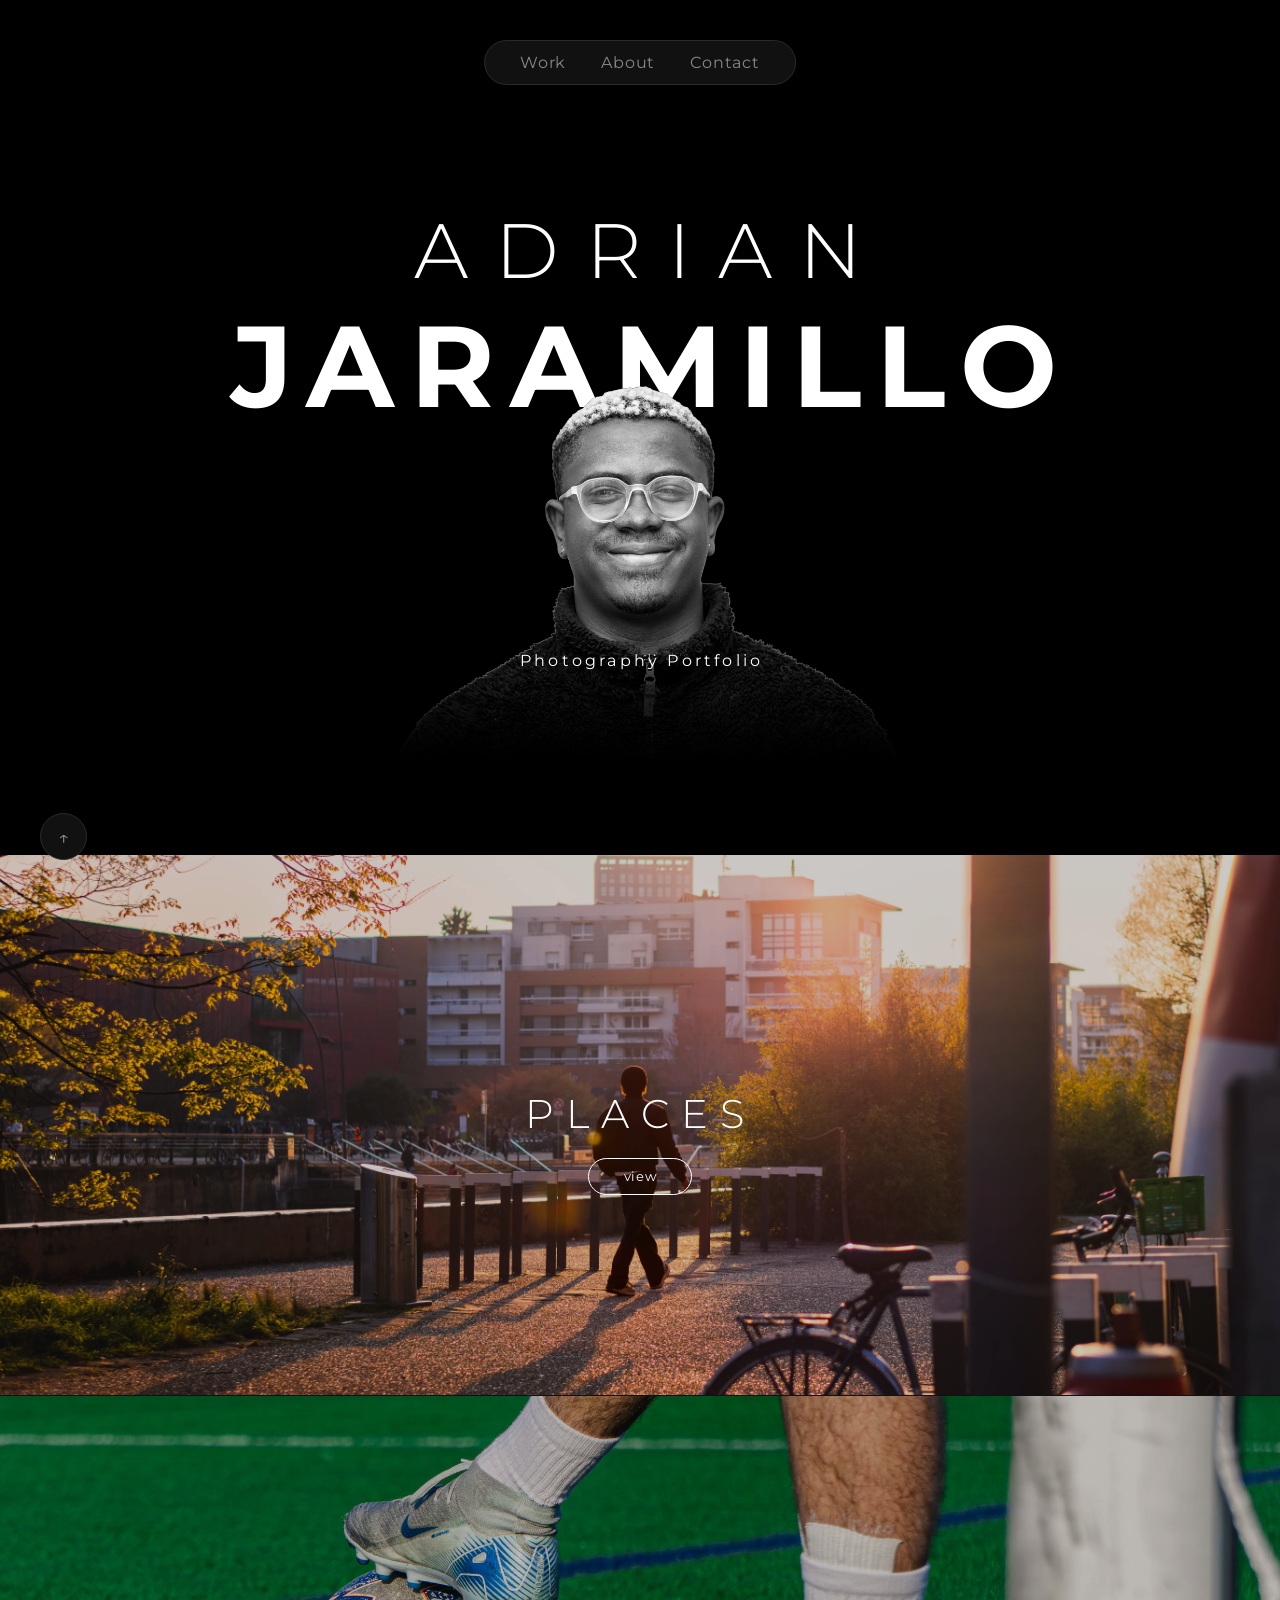
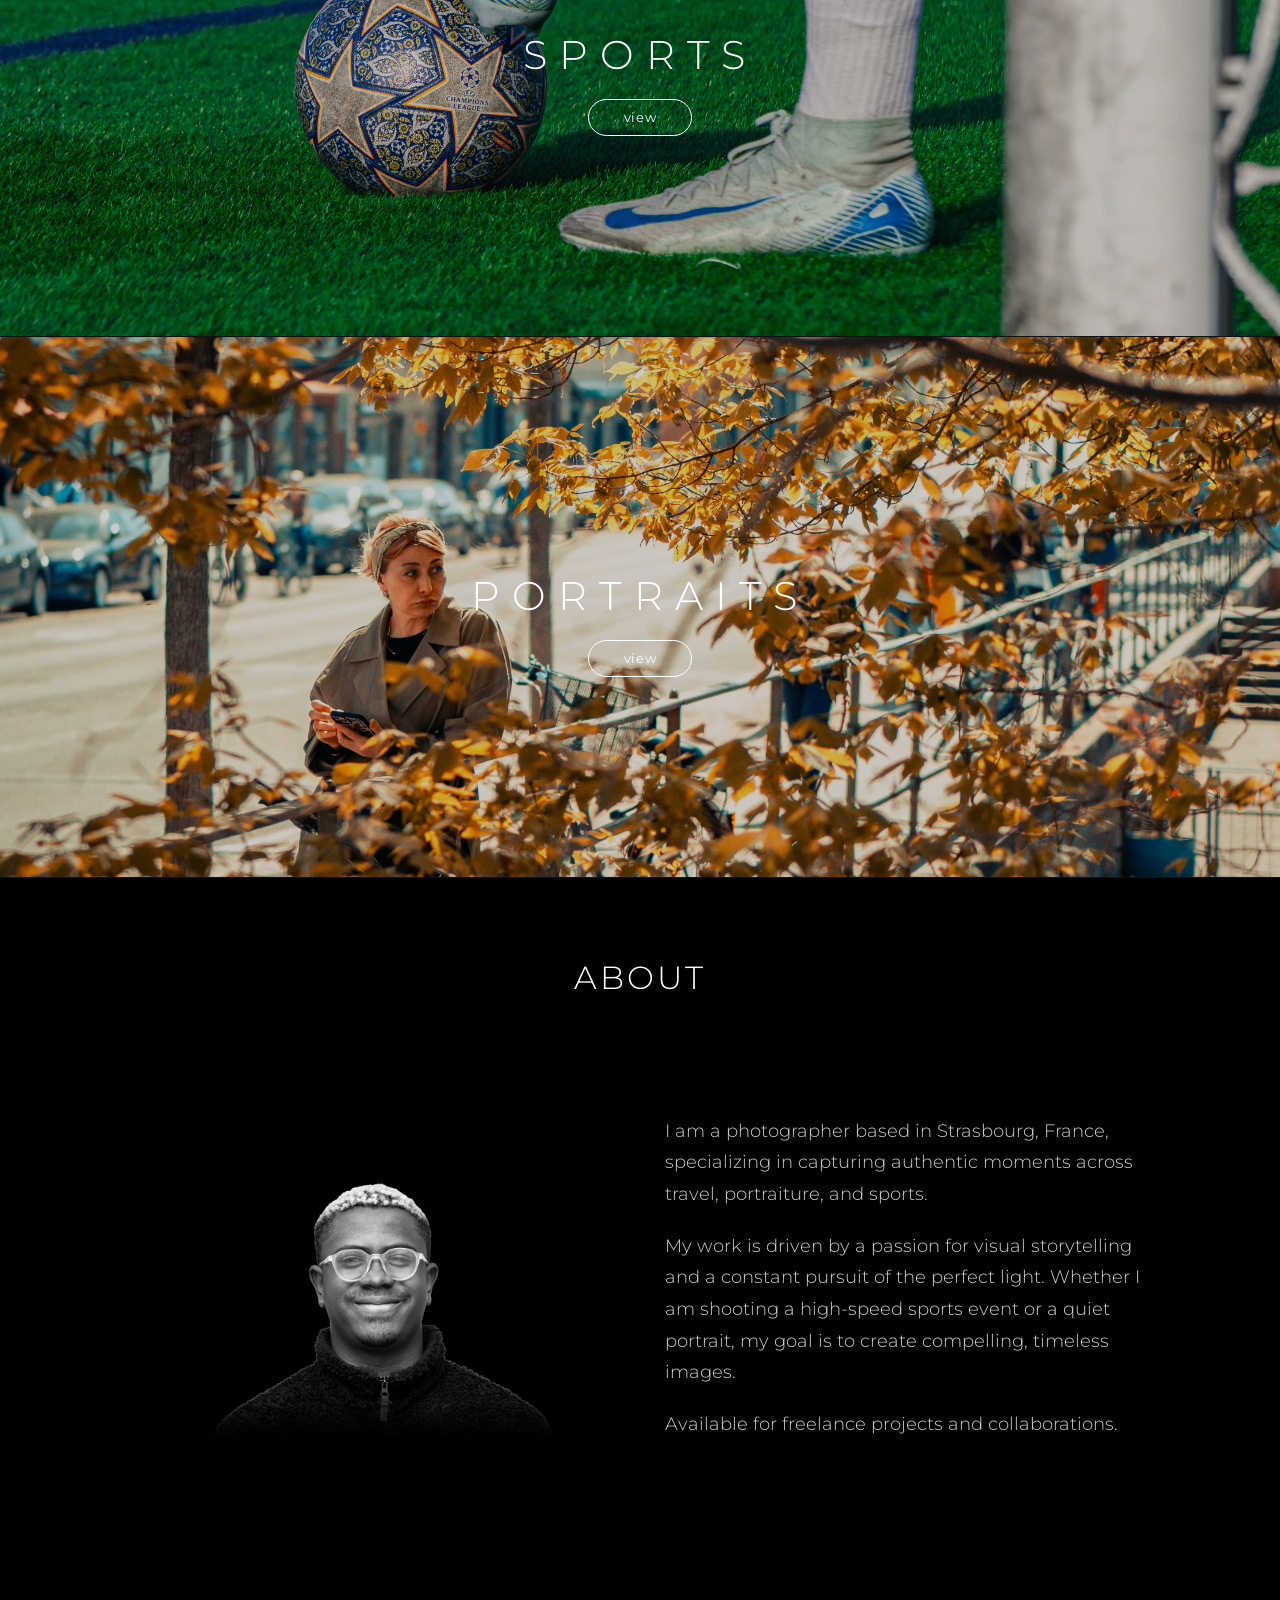
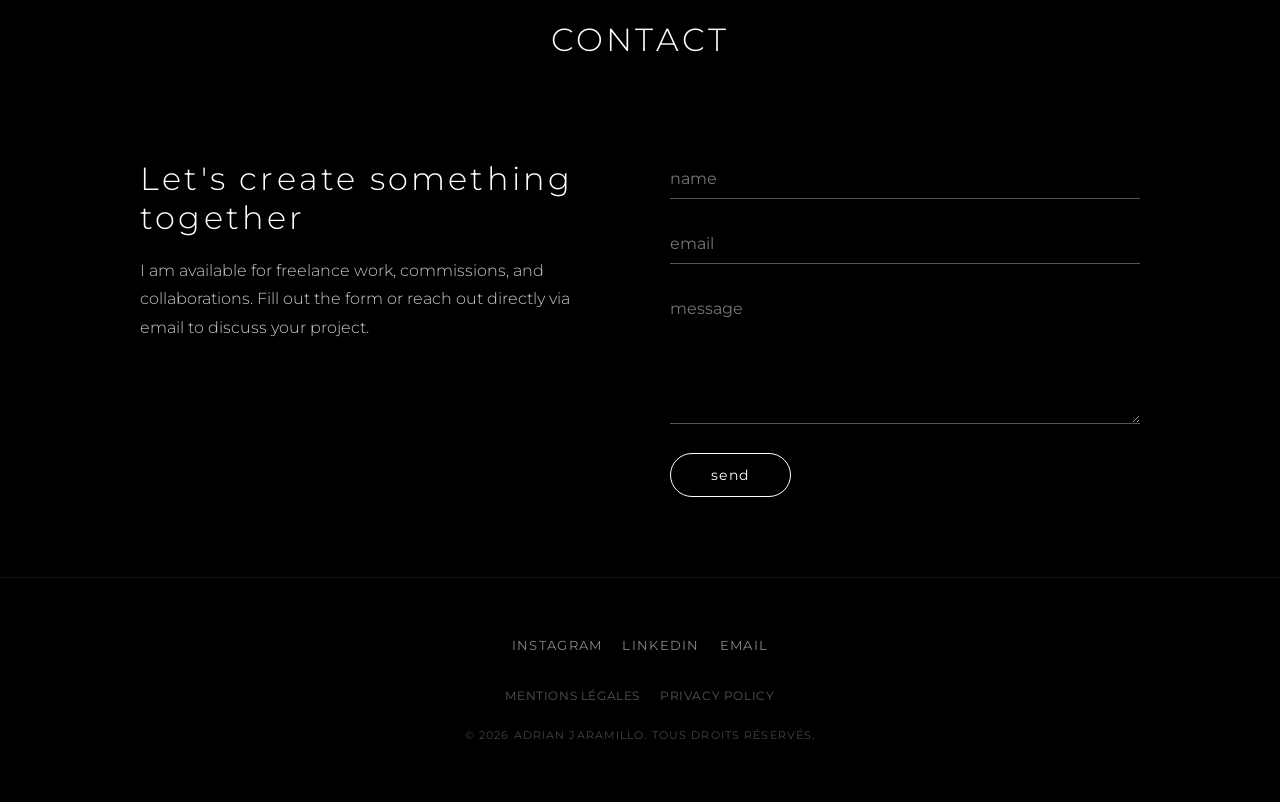
==== commit bd79839a: "Update index.html" ====
--- a/index.html
+++ b/index.html
@@ -4,7 +4,7 @@
 <meta charset="UTF-8">
 <meta name="viewport" content="width=device-width, initial-scale=1.0">
 <title>Adrian Jaramillo | Portfolio</title>
-  
+<link rel="canonical" href="https://adrianjaramillo.com/" />
 <link rel="icon" type="image/png" href="favicon-main.png" sizes="192x192">
 <link rel="icon" type="image/png" href="favicon-white.png" media="(prefers-color-scheme: dark)">
 <link rel="icon" type="image/png" href="favicon-black.png" media="(prefers-color-scheme: light)">
--- a/styles.css
+++ b/styles.css
@@ -680,15 +680,15 @@
   }
 
   .hero-header p {
-    margin-top: 400px;
+    margin-top: 220px;
     font-size: 0.8rem;
-    margin-bottom: 10px;
+    margin-bottom: auto;
   }
 
   .hero-header h1 {
     font-size: 2.2rem; 
     letter-spacing: 0.15em;
-    margin-top: inherit;
+    margin-top: auto;
   }
 
   .last-name {
@@ -697,7 +697,7 @@
 
   .hero-portrait {
     height: 55vh; 
-    bottom: 80px; 
+    bottom: auto; 
   }
 
   .gallery-header {
@@ -808,4 +808,7 @@
     margin-bottom: 40px; 
     gap: 30px; 
   }
-}
+   .about-image {
+      margin-bottom: 0px;
+   }
+}
